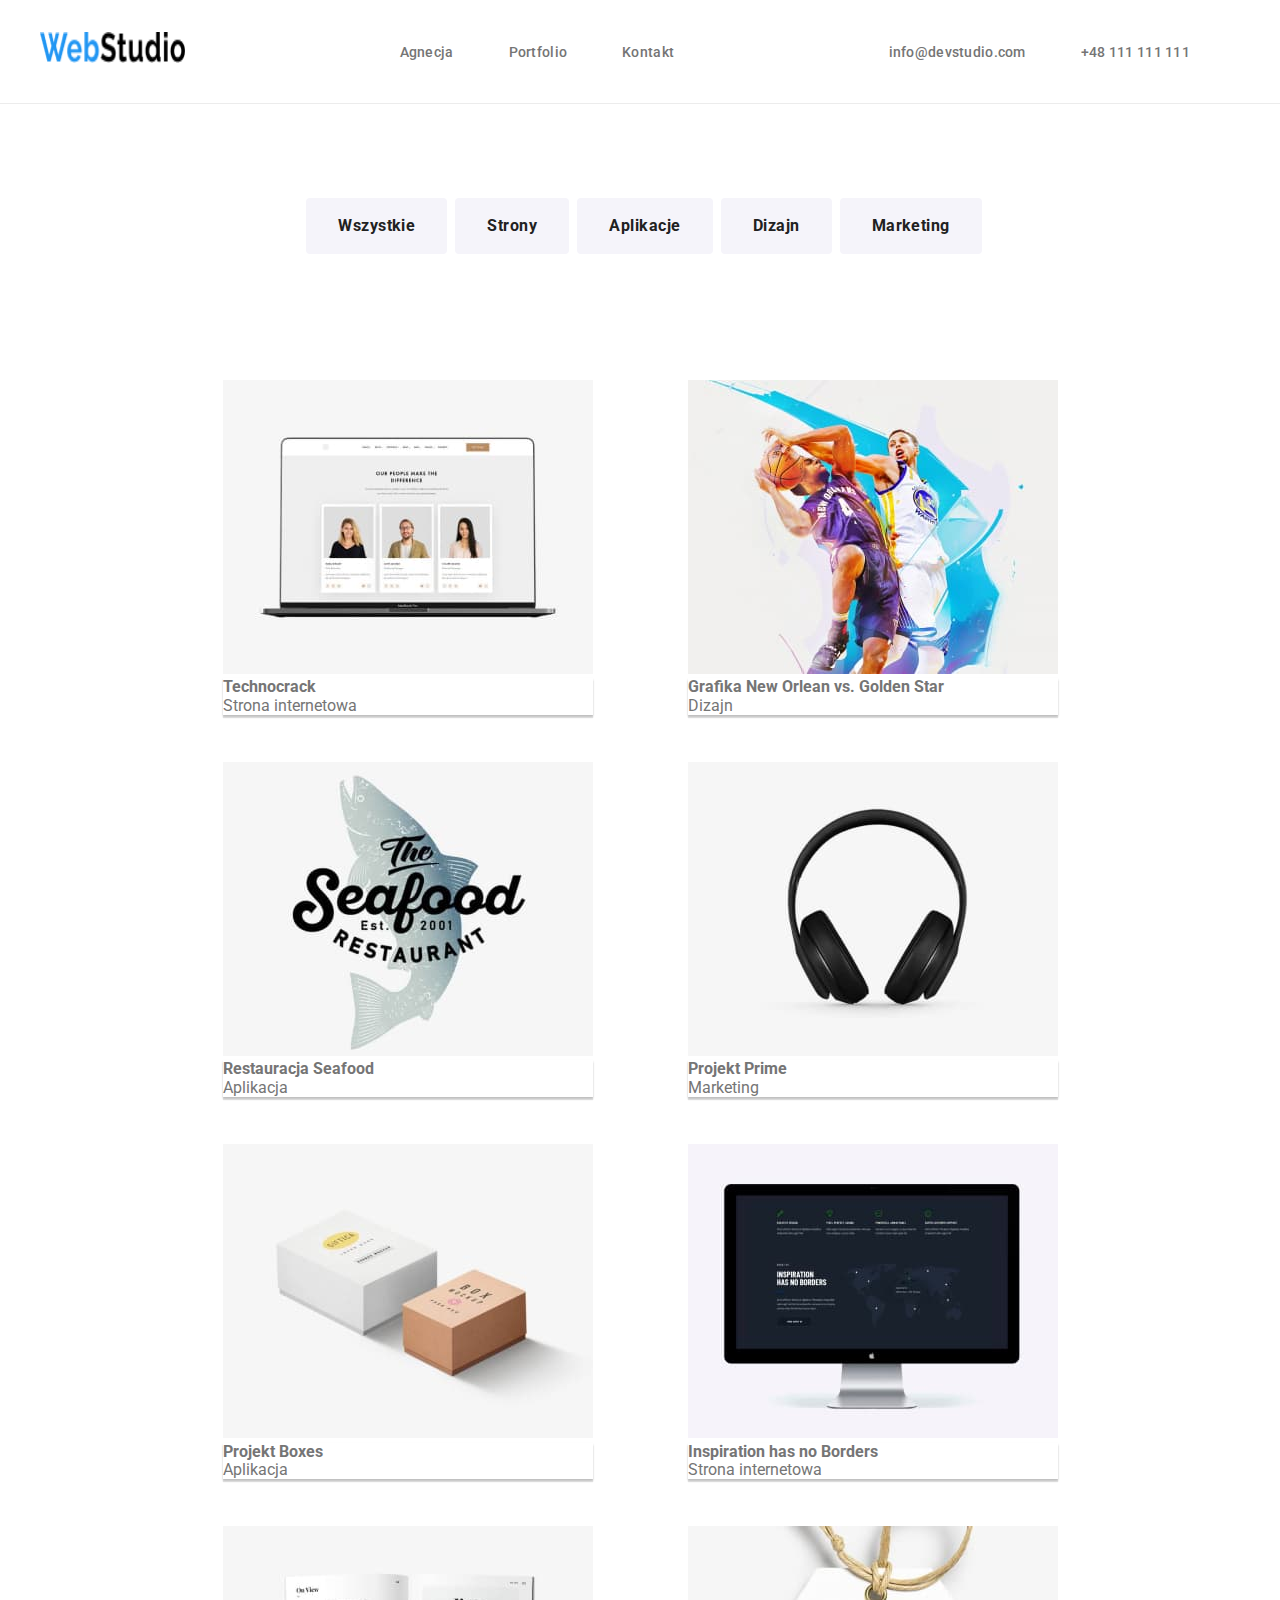
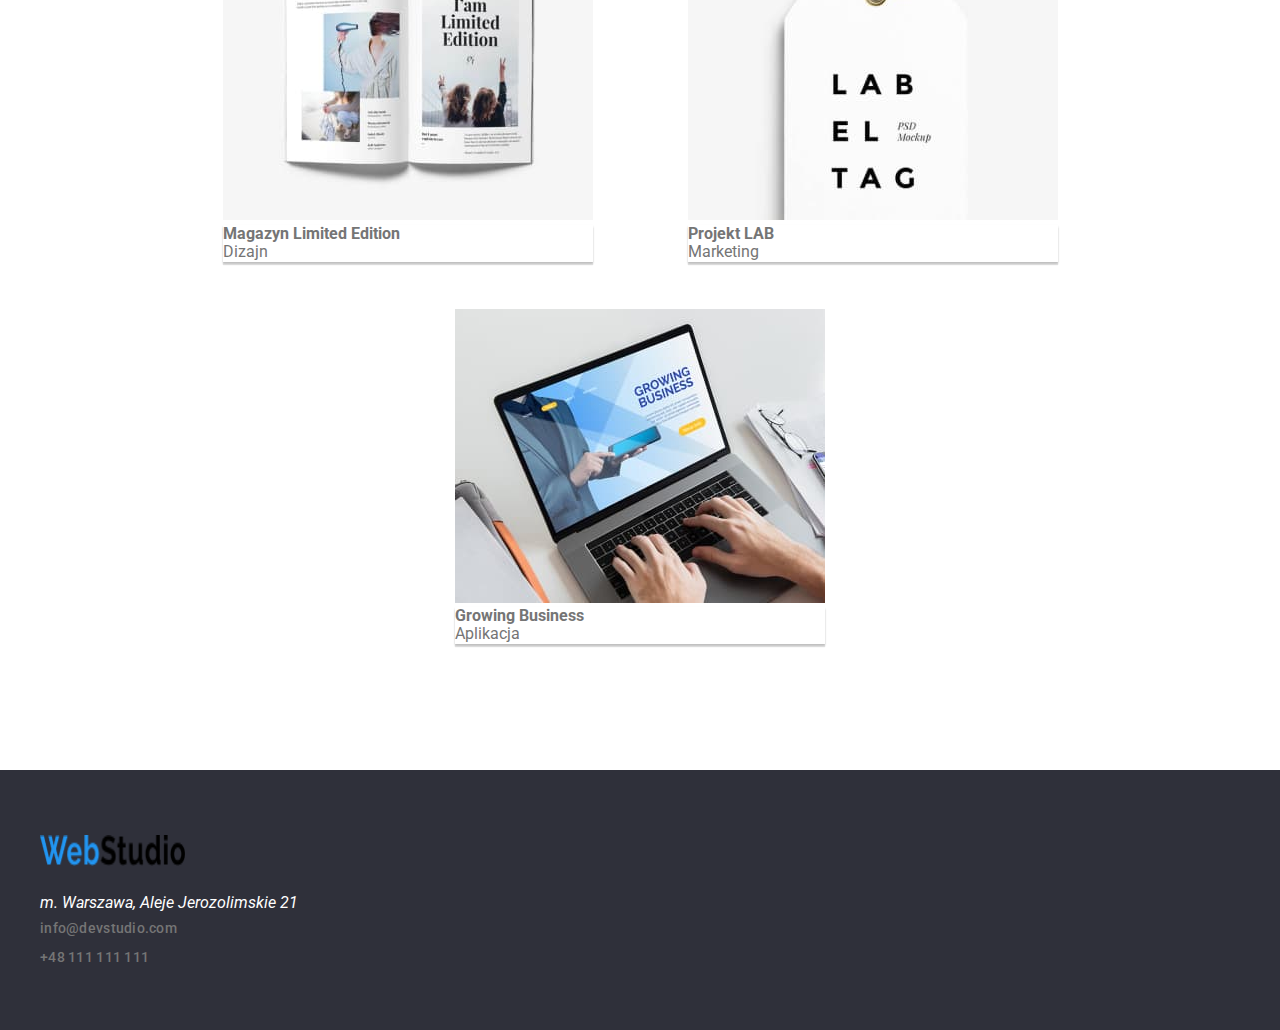
==== portfolio.html @ e2ee9cf4 "cloned hw03" ====
<!DOCTYPE html>
<html lang="pl">
  <head>
    <meta charset="UTF-8" />
    <meta http-equiv="X-UA-Compatible" content="IE=edge" />
    <meta name="viewport" content="width=device-width, initial-scale=1.0" />
    <meta name="description" content="homework 2" />
    <!-- <link href="https://fonts.googleapis.com/css2?family=Roboto&display=swap" rel="stylesheet"> -->
    <link
      rel="stylesheet"
      href="https://cdnjs.cloudflare.com/ajax/libs/modern-normalize/1.0.0/modern-normalize.min.css"
    />
    <link
      rel="stylesheet"
      href="https://fonts.googleapis.com/css2?family=Roboto&display=swap"
    />
    <title>Portfolio</title>
    <link rel="stylesheet" type="text/css" href="css/styles.css" />
  </head>

  <body class="whattodo">
    <header class="border">
      <div class="menu">
        <a class="link" href="index.html">
          <img
            src="images/webstudiologo.png"
            alt="companylogo"
            width="145"
            height="31"
          />
        </a>
        <nav>
          <a class="link" href="#agencja">Agnecja</a>

          <a class="link" href="portfolio.html">Portfolio</a>

          <a class="link" href="#kontakt">Kontakt</a>
        </nav>
        <div class="contact">
          <a class="link" href="mailto:info@devstudio.com"
            >info@devstudio.com</a
          >
          <a class="link" href="tel:+48111111111">+48 111 111 111</a>
        </div>
      </div>
    </header>
    <main class="main">
      <div class="header-portfolio">
        <button type="button" class="buttons">
          <strong>Wszystkie</strong>
        </button>
        <button type="button" class="buttons"><strong>Strony</strong></button>
        <button type="button" class="buttons">
          <strong>Aplikacje</strong>
        </button>
        <button type="button" class="buttons"><strong>Dizajn</strong></button>
        <button type="button" class="buttons">
          <strong>Marketing</strong>
        </button>
      </div>
  <div class="section-portfolio">
        <ul class="container-portfolio">
          <li class="box-portfolio">
            <figure>
              <!-- Dowolna treść graficzna: zdjęcie, wykres, diagram itp. -->
              <img
                src="images/technocrack_website.jpg"
                alt="technocrack_website"
                width="370"
                height="294"
              />
              <figcaption class="description-portfolio">
                <strong>Technocrack</strong>
                Strona internetowa
              </figcaption>
            </figure>
          </li>
          <li class="box-portfolio">
            <figure>
              <!-- Dowolna treść graficzna: zdjęcie, wykres, diagram itp. -->
              <img
                src="images/neworleanvsgoldenstar_graphic.jpg"
                alt="neworleanvsgoldenstar_graphic"
                width="370"
                height="294"
              />
              <figcaption class="description-portfolio">
                <strong>Grafika New Orlean vs. Golden Star </strong>
                Dizajn
              </figcaption>
            </figure>
          </li>
          <li class="box-portfolio">
            <figure>
              <!-- Dowolna treść graficzna: zdjęcie, wykres, diagram itp. -->
              <img
                src="images/seafood_logo.jpg"
                alt="seafood_logo"
                width="370"
                height="294"
              />
              <figcaption class="description-portfolio">
                <strong>Restauracja Seafood </strong>
                Aplikacja
              </figcaption>
            </figure>
          </li>
          <li class="box-portfolio">
            <figure>
              <!-- Dowolna treść graficzna: zdjęcie, wykres, diagram itp. -->
              <img
                src="images/headphones.jpg"
                alt="headphones"
                width="370"
                height="294"
              />
              <figcaption class="description-portfolio">
                <strong>Projekt Prime</strong>
                Marketing
              </figcaption>
            </figure>
          </li>
          <li class="box-portfolio">
            <figure>
              <!-- Dowolna treść graficzna: zdjęcie, wykres, diagram itp. -->
              <img
                src="images/boxes.jpg"
                alt="project boxes"
                width="370"
                height="294"
              />
              <figcaption class="description-portfolio">
                <strong>Projekt Boxes</strong>
                Aplikacja
              </figcaption>
            </figure>
          </li>
          <li class="box-portfolio">
            <figure>
              <!-- Dowolna treść graficzna: zdjęcie, wykres, diagram itp. -->
              <img
                src="images/IHNB_website.jpg"
                alt="IHNB_website"
                width="370"
                height="294"
              />
              <figcaption class="description-portfolio">
                <strong>Inspiration has no Borders</strong>
                Strona internetowa
              </figcaption>
            </figure>
          </li>
          <li class="box-portfolio">
            <figure>
              <!-- Dowolna treść graficzna: zdjęcie, wykres, diagram itp. -->
              <img
                src="images/magazine.jpg"
                alt="magazine_limited"
                width="370"
                height="294"
              />
              <figcaption class="description-portfolio">
                <strong>Magazyn Limited Edition</strong>
                Dizajn
              </figcaption>
            </figure>
          </li>
          <li class="box-portfolio">
            <figure>
              <!-- Dowolna treść graficzna: zdjęcie, wykres, diagram itp. -->
              <img
                src="images/LAB_project.jpg"
                alt="LAB_project"
                width="370"
                height="294"
              />
              <figcaption class="description-portfolio">
                <strong>Projekt LAB</strong>
                Marketing
              </figcaption>
            </figure>
          </li>
          <li class="box-portfolio">
            <figure>
              <!-- Dowolna treść graficzna: zdjęcie, wykres, diagram itp. -->
              <img
                src="images/growingbusiness.jpg"
                alt="growingbusiness_website"
                width="370"
                height="294"
              />
              <figcaption class="description-portfolio">
                <strong>Growing Business</strong>
                Aplikacja
              </figcaption>
            </figure>
          </li>
        </ul>
  
    </main>

    <footer class="footer-portfolio">
      <div class="address">
        <a class="links" href="index.html">
          <img
            src="images/webstudiologo.png"
            alt="companylogo"
            width="145"
            height="31"
          />
        </a>

     

        <address class="number">
          <i>m. Warszawa, Aleje Jerozolimskie 21</i>
          <a class="links" href="mailto:info@devstudio.com"
            >info@devstudio.com</a
          >

          <a class="links" href="tel:+48111111111">+48 111 111 111</a>
        </address>
      </div>
    </footer>
  </body>
</html>
---- css/styles.css ----
:root {
  --button-color: #2196f3;
  --box: 0px 3px 1px rgba(0, 0, 0, 0.1), 0px 1px 2px rgba(0, 0, 0, 0.08),
    0px 2px 2px rgba(0, 0, 0, 0.12);
  --border: 4px;
  --width: 1200px;
}
* {
  box-sizing: border-box;
}
.whattodo {
  font-family: "Roboto";
  /* text-align: center; */
  color: #212121;
}
.menu {
  width: 1200px;
  font-style: normal;
  font-weight: 700;
  font-size: 18px;
  line-height: 200%;
  /* identical to box height, or 200% */
  letter-spacing: 0.06em;
  display: flex;
  justify-content: space-between;
  align-items: center;
}

.header {
  background-color: #2f303a;
  width: 1200px;
  color: #ffffff;
  display: flex;
  flex-direction: column;
  justify-content: center;
  align-items: center;
  padding-top: 200px;
  padding-bottom: 200px;
}

.link {
  color: #757575;
  text-decoration: none;
  font-style: normal;
  font-weight: 500;
  font-size: 14px;
  line-height: 171%;
  letter-spacing: 0.02em;
  padding-right: 50px;
}
.link:hover {
  color: #2196f3;

  background-color: #ffffff;
}

.contact {
}

.buttons {
  transition-duration: 0, 4s;
  font-style: normal;
  font-weight: 500;
  font-size: 16px;
  line-height: 162%;
  /* identical to box height, or 162% */
  text-align: center;
  letter-spacing: 0.03em;
  cursor: pointer;
  color: #212121;
  border-radius: 4px;
  background-color: #f5f4fa;
  border: none;
  margin-left: 8px;
  padding: 15px 32px;
  text-align: center;
  text-decoration: none;
  display: inline-block;
}
.buttons:hover {
  color: #ffffff;
  background-color: var(--button-color);
  box-shadow: var(--box);
  border-radius: var(--border);
  /* background: #2196f3; */
}

.button {
  font-style: normal;
  font-weight: 500;
  font-size: 16px;
  line-height: 162%;
  /* identical to box height, or 162% */
  text-align: center;
  letter-spacing: 0.03em;
  cursor: pointer;
  color: #ffffff;
  border-radius: 4px;

  border: none;
  background-color: var(--button-color);
  padding: 15px 32px;
  text-align: center;
  text-decoration: none;
  display: inline-block;
}

/* .button:hover {
  color: #ffffff;
  background-color: var(--button-color);
  box-shadow: var(--box);

  box-shadow: var(--box);
  border-radius: var(--border);
   background: #2196f3;
}    */
/* .footerlinks{
    position: absolute;
} */

.main {
  color: #ffffff;
  display: flex;
  flex-direction: column;
  justify-content: center;
  align-items: center;
  border-top: 1px solid #ececec;
  /* padding-top: 200px;
  padding-bottom: 280px; */

  /* display: flex;
  justify-content: center; */
}

.footer {
  background-color: #2f303a;
  color: #ffffff;
  min-height: 252px;
  display: flex;
  align-items: center;
  justify-content: center;
}
.footer > .content {
  flex-grow: 1;
}
.footer-portfolio {
  background-color: #2f303a;
  color: #ffffff;
  min-height: 252px;
  display: flex;
  align-items: center;
  justify-content: center;
}
.footer-portfolio > .content {
  flex-grow: 1;
}

.address {
  display: flex;
  flex-direction: column;
  padding-top: 60px;
  padding-bottom: 60px;
  width: var(--width);
}
.number {
  display: flex;
  flex-direction: column;
  padding-top: 20px;
}
.container-lorem {
  width: 1200px;
  display: flex;
  justify-content: center;
  padding-top: 94px;
  padding-bottom: 94px;
}
.border {
  display: flex;

  align-items: center;
  color: #ffffff;
  display: flex;
  align-items: center;
  justify-content: center;
  padding-left: 25px;
  padding-top: 32px;
  padding-bottom: 32px;
  padding-right: 25px;
  /* border: 1px solid red; */
}
.paragraf2 {
  width: 696px;
  margin: 10 15px 15px;
  font-family: "Roboto";
  font-style: normal;
  font-weight: 900;
  font-size: 44px;
  line-height: 60px;
  text-transform: uppercase;
  letter-spacing: 0.03em;
  color: #ffffff;
  text-align: center;
  letter-spacing: 0.06em;
  display: inline-block;
}
/* .description {
  font-style: normal;
  font-weight: 400;
  font-size: 16px;
  line-height: 188%;
 
  letter-spacing: 0.03em;

  color: #757575;
} */

.container {
  max-width: 1200px;
  display: flex;
  flex-wrap: wrap;
  gap: 0px;
  padding: 0px;
  list-style: none;
  justify-content: center;
}
.container-graph {
  padding-top: 94px;
  padding-bottom: 94px;
}

.box {
  flex-basis: calc((100% - 60px) / 3);
}

.box-lorem {
  max-width: 25%;
  margin: 10px;
  display: flex;
  flex-wrap: wrap;
  justify-content: space-between;
  padding-right: 20px;
}
.box-graph {
  max-width: 1200px;
  display: flex;
  flex-wrap: wrap;
  gap: 30px;
  padding: 0px;
  margin: 0px;

  list-style: none;
  justify-content: center;
}

.box-team {
  /* flex-basis: calc((100% - 45px) / 4); */
  max-width: 25%;
}
.description {
  display: flex;
  flex-direction: column;
  align-items: flex-start;
  color: #757575;
  background-color: #ffffff;
  box-shadow: var(--box);
  max-width: 270px;
}
.paragraf {
  color: #212121;
  text-align: left;
  width: 270px;
}

.paragraf1 {
  width: 1200px;
  font-family: "Roboto";
  font-style: normal;
  font-weight: 900;
  font-size: 44px;
  line-height: 60px;
  text-transform: uppercase;
  letter-spacing: 0.03em;
  color: #212121;
  text-decoration: solid;
  text-align: center;
  display: inline-block;
}

.lorem {
  width: 350px;
  /* margin: 10 15px 15px; */
  font-family: "Roboto";
  font-style: normal;
  font-weight: 400;
  font-size: 14px;
  color: #757575;
  text-align: justify;
  letter-spacing: 0.03em;
  display: inline-block;
  width: 100%;
}
.section {
  color: #ffffff;
  width: 1200px;
  /* padding-top: 200px;
  padding-bottom: 280px; */
  background-color: #f5f4fa;
}
.section2 {
  padding-top: 94px;
  padding-bottom: 94px;
  background-color: #f5f4fa;
}

.links {
  color: #757575;
  text-decoration: none;
  font-style: normal;
  font-weight: 500;
  font-size: 14px;
  line-height: 171%;
  letter-spacing: 0.02em;
  background-color: transparent;
  padding-top: 5px;
}
.links:hover {
  color: #2196f3;

  background-color: transparent;
}
.header-portfolio {
  display: flex;
  padding-top: 94px;
}

.section-portfolio {
  padding-top: 94px;
  padding-bottom: 94px;
}

.container-portfolio {
  max-width: 1200px;
  display: flex;
  flex-wrap: wrap;
  gap: 15px;
  padding: 0px;
  list-style: none;
  justify-content: center;
}
.box-portfolio {
  flex-basis: calc((100% - 60px) / 3);
}

.description-portfolio {
  display: flex;
  flex-direction: column;
  align-items: flex-start;
  color: #757575;
  background-color: #ffffff;
  box-shadow: var(--box);
  max-width: 370px;
}
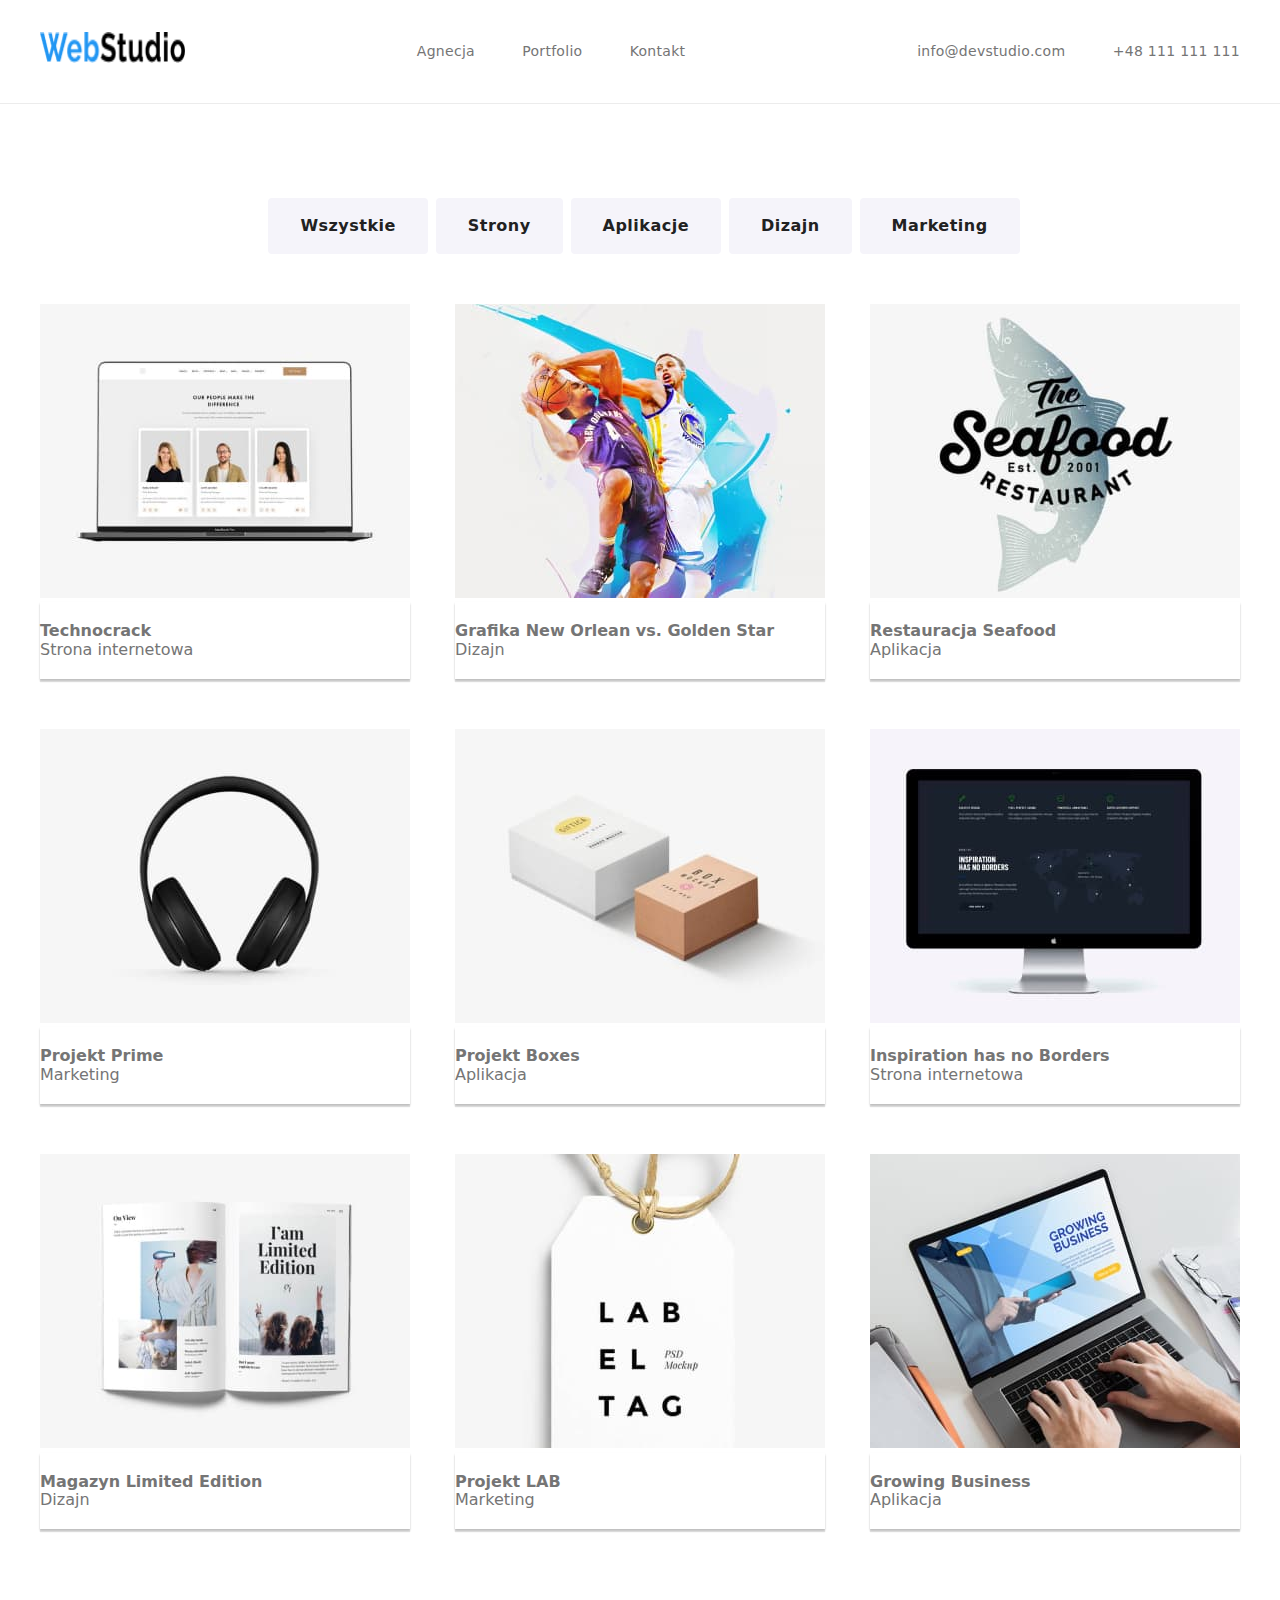
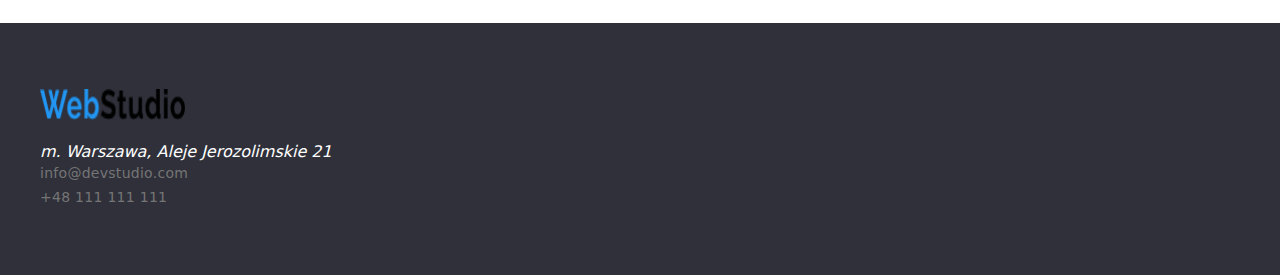
==== commit b60d3566: "hw 03 update" ====
--- a/portfolio.html
+++ b/portfolio.html
@@ -18,7 +18,7 @@
     <link rel="stylesheet" type="text/css" href="css/styles.css" />
   </head>
 
-  <body class="whattodo">
+  <body>
     <header class="border">
       <div class="menu">
         <a class="link" href="index.html">
@@ -30,21 +30,21 @@
           />
         </a>
         <nav>
-          <a class="link" href="#agencja">Agnecja</a>
-
-          <a class="link" href="portfolio.html">Portfolio</a>
-
-          <a class="link" href="#kontakt">Kontakt</a>
+          <a class="link1" href="#agencja">Agnecja</a>
+
+          <a class="link1" href="portfolio.html">Portfolio</a>
+
+          <a class="link1" href="#kontakt">Kontakt</a>
         </nav>
         <div class="contact">
-          <a class="link" href="mailto:info@devstudio.com"
+          <a class="link1" href="mailto:info@devstudio.com"
             >info@devstudio.com</a
           >
-          <a class="link" href="tel:+48111111111">+48 111 111 111</a>
+          <a class="link1" href="tel:+48111111111">+48 111 111 111</a>
         </div>
       </div>
     </header>
-    <main class="main">
+    <main class="main-portfolio">
       <div class="header-portfolio">
         <button type="button" class="buttons">
           <strong>Wszystkie</strong>
@@ -58,148 +58,148 @@
           <strong>Marketing</strong>
         </button>
       </div>
-  <div class="section-portfolio">
-        <ul class="container-portfolio">
-          <li class="box-portfolio">
-            <figure>
-              <!-- Dowolna treść graficzna: zdjęcie, wykres, diagram itp. -->
-              <img
-                src="images/technocrack_website.jpg"
-                alt="technocrack_website"
-                width="370"
-                height="294"
-              />
-              <figcaption class="description-portfolio">
-                <strong>Technocrack</strong>
-                Strona internetowa
-              </figcaption>
-            </figure>
-          </li>
-          <li class="box-portfolio">
-            <figure>
-              <!-- Dowolna treść graficzna: zdjęcie, wykres, diagram itp. -->
-              <img
-                src="images/neworleanvsgoldenstar_graphic.jpg"
-                alt="neworleanvsgoldenstar_graphic"
-                width="370"
-                height="294"
-              />
-              <figcaption class="description-portfolio">
-                <strong>Grafika New Orlean vs. Golden Star </strong>
-                Dizajn
-              </figcaption>
-            </figure>
-          </li>
-          <li class="box-portfolio">
-            <figure>
-              <!-- Dowolna treść graficzna: zdjęcie, wykres, diagram itp. -->
-              <img
-                src="images/seafood_logo.jpg"
-                alt="seafood_logo"
-                width="370"
-                height="294"
-              />
-              <figcaption class="description-portfolio">
-                <strong>Restauracja Seafood </strong>
-                Aplikacja
-              </figcaption>
-            </figure>
-          </li>
-          <li class="box-portfolio">
-            <figure>
-              <!-- Dowolna treść graficzna: zdjęcie, wykres, diagram itp. -->
-              <img
-                src="images/headphones.jpg"
-                alt="headphones"
-                width="370"
-                height="294"
-              />
-              <figcaption class="description-portfolio">
-                <strong>Projekt Prime</strong>
-                Marketing
-              </figcaption>
-            </figure>
-          </li>
-          <li class="box-portfolio">
-            <figure>
-              <!-- Dowolna treść graficzna: zdjęcie, wykres, diagram itp. -->
-              <img
-                src="images/boxes.jpg"
-                alt="project boxes"
-                width="370"
-                height="294"
-              />
-              <figcaption class="description-portfolio">
-                <strong>Projekt Boxes</strong>
-                Aplikacja
-              </figcaption>
-            </figure>
-          </li>
-          <li class="box-portfolio">
-            <figure>
-              <!-- Dowolna treść graficzna: zdjęcie, wykres, diagram itp. -->
-              <img
-                src="images/IHNB_website.jpg"
-                alt="IHNB_website"
-                width="370"
-                height="294"
-              />
-              <figcaption class="description-portfolio">
-                <strong>Inspiration has no Borders</strong>
-                Strona internetowa
-              </figcaption>
-            </figure>
-          </li>
-          <li class="box-portfolio">
-            <figure>
-              <!-- Dowolna treść graficzna: zdjęcie, wykres, diagram itp. -->
-              <img
-                src="images/magazine.jpg"
-                alt="magazine_limited"
-                width="370"
-                height="294"
-              />
-              <figcaption class="description-portfolio">
-                <strong>Magazyn Limited Edition</strong>
-                Dizajn
-              </figcaption>
-            </figure>
-          </li>
-          <li class="box-portfolio">
-            <figure>
-              <!-- Dowolna treść graficzna: zdjęcie, wykres, diagram itp. -->
-              <img
-                src="images/LAB_project.jpg"
-                alt="LAB_project"
-                width="370"
-                height="294"
-              />
-              <figcaption class="description-portfolio">
-                <strong>Projekt LAB</strong>
-                Marketing
-              </figcaption>
-            </figure>
-          </li>
-          <li class="box-portfolio">
-            <figure>
-              <!-- Dowolna treść graficzna: zdjęcie, wykres, diagram itp. -->
-              <img
-                src="images/growingbusiness.jpg"
-                alt="growingbusiness_website"
-                width="370"
-                height="294"
-              />
-              <figcaption class="description-portfolio">
-                <strong>Growing Business</strong>
-                Aplikacja
-              </figcaption>
-            </figure>
-          </li>
-        </ul>
-  
     </main>
-
-    <footer class="footer-portfolio">
+    <section class="section-portfolio">
+      <div class="container-portfolio">
+        <div class="box-portfolio">
+          <figure class="figure-portfolio">
+            <!-- Dowolna treść graficzna: zdjęcie, wykres, diagram itp. -->
+            <img
+              src="images/technocrack_website.jpg"
+              alt="technocrack_website"
+              width="370"
+              height="294"
+            />
+            <figcaption class="description-portfolio">
+              <strong>Technocrack</strong>
+              Strona internetowa
+            </figcaption>
+          </figure>
+        </div>
+        <div class="box-portfolio">
+          <figure class="figure-portfolio">
+            <!-- Dowolna treść graficzna: zdjęcie, wykres, diagram itp. -->
+            <img
+              src="images/neworleanvsgoldenstar_graphic.jpg"
+              alt="neworleanvsgoldenstar_graphic"
+              width="370"
+              height="294"
+            />
+            <figcaption class="description-portfolio">
+              <strong>Grafika New Orlean vs. Golden Star </strong>
+              Dizajn
+            </figcaption>
+          </figure>
+        </div>
+        <div class="box-portfolio">
+          <figure class="figure-portfolio">
+            <!-- Dowolna treść graficzna: zdjęcie, wykres, diagram itp. -->
+            <img
+              src="images/seafood_logo.jpg"
+              alt="seafood_logo"
+              width="370"
+              height="294"
+            />
+            <figcaption class="description-portfolio">
+              <strong>Restauracja Seafood </strong>
+              Aplikacja
+            </figcaption>
+          </figure>
+        </div>
+        <div class="box-portfolio">
+          <figure class="figure-portfolio">
+            <!-- Dowolna treść graficzna: zdjęcie, wykres, diagram itp. -->
+            <img
+              src="images/headphones.jpg"
+              alt="headphones"
+              width="370"
+              height="294"
+            />
+            <figcaption class="description-portfolio">
+              <strong>Projekt Prime</strong>
+              Marketing
+            </figcaption>
+          </figure>
+        </div>
+        <div class="box-portfolio">
+          <figure class="figure-portfolio">
+            <!-- Dowolna treść graficzna: zdjęcie, wykres, diagram itp. -->
+            <img
+              src="images/boxes.jpg"
+              alt="project boxes"
+              width="370"
+              height="294"
+            />
+            <figcaption class="description-portfolio">
+              <strong>Projekt Boxes</strong>
+              Aplikacja
+            </figcaption>
+          </figure>
+        </div>
+        <div class="box-portfolio">
+          <figure class="figure-portfolio">
+            <!-- Dowolna treść graficzna: zdjęcie, wykres, diagram itp. -->
+            <img
+              src="images/IHNB_website.jpg"
+              alt="IHNB_website"
+              width="370"
+              height="294"
+            />
+            <figcaption class="description-portfolio">
+              <strong>Inspiration has no Borders</strong>
+              Strona internetowa
+            </figcaption>
+          </figure>
+        </div>
+        <div class="box-portfolio">
+          <figure class="figure-portfolio">
+            <!-- Dowolna treść graficzna: zdjęcie, wykres, diagram itp. -->
+            <img
+              src="images/magazine.jpg"
+              alt="magazine_limited"
+              width="370"
+              height="294"
+            />
+            <figcaption class="description-portfolio">
+              <strong>Magazyn Limited Edition</strong>
+              Dizajn
+            </figcaption>
+          </figure>
+        </div>
+        <div class="box-portfolio">
+          <figure class="figure-portfolio">
+            <!-- Dowolna treść graficzna: zdjęcie, wykres, diagram itp. -->
+            <img
+              src="images/LAB_project.jpg"
+              alt="LAB_project"
+              width="370"
+              height="294"
+            />
+            <figcaption class="description-portfolio">
+              <strong>Projekt LAB</strong>
+              Marketing
+            </figcaption>
+          </figure>
+        </div>
+        <div class="box-portfolio">
+          <figure class="figure-portfolio">
+            <!-- Dowolna treść graficzna: zdjęcie, wykres, diagram itp. -->
+            <img
+              src="images/growingbusiness.jpg"
+              alt="growingbusiness_website"
+              width="370"
+              height="294"
+            />
+            <figcaption class="description-portfolio">
+              <strong>Growing Business</strong>
+              Aplikacja
+            </figcaption>
+          </figure>
+        </div>
+      </div>
+    </section>
+
+    <footer class="footer">
       <div class="address">
         <a class="links" href="index.html">
           <img
@@ -210,10 +210,9 @@
           />
         </a>
 
-     
-
         <address class="number">
           <i>m. Warszawa, Aleje Jerozolimskie 21</i>
+
           <a class="links" href="mailto:info@devstudio.com"
             >info@devstudio.com</a
           >
--- a/css/styles.css
+++ b/css/styles.css
@@ -8,10 +8,19 @@
 * {
   box-sizing: border-box;
 }
-.whattodo {
-  font-family: "Roboto";
-  /* text-align: center; */
-  color: #212121;
+.border {
+  display: flex;
+
+  align-items: center;
+  color: #ffffff;
+  display: flex;
+  align-items: center;
+  justify-content: center;
+  padding-left: 25px;
+  padding-top: 32px;
+  padding-bottom: 32px;
+  padding-right: 25px;
+  /* border: 1px solid red; */
 }
 .menu {
   width: 1200px;
@@ -23,11 +32,11 @@
   letter-spacing: 0.06em;
   display: flex;
   justify-content: space-between;
-  align-items: center;
+  padding: 0px;
+  margin: 0px;
 }
 
 .header {
-  background-color: #2f303a;
   width: 1200px;
   color: #ffffff;
   display: flex;
@@ -36,6 +45,9 @@
   align-items: center;
   padding-top: 200px;
   padding-bottom: 200px;
+  margin: 0;
+  padding-right: 0;
+  padding-left: 0;
 }
 
 .link {
@@ -46,7 +58,8 @@
   font-size: 14px;
   line-height: 171%;
   letter-spacing: 0.02em;
-  padding-right: 50px;
+  padding-right: 0px;
+  padding-left: 0px;
 }
 .link:hover {
   color: #2196f3;
@@ -54,7 +67,24 @@
   background-color: #ffffff;
 }
 
+.link1 {
+  color: #757575;
+  text-decoration: none;
+  font-style: normal;
+  font-weight: 500;
+  font-size: 14px;
+  line-height: 171%;
+  letter-spacing: 0.02em;
+  padding-right: 0px;
+  padding-left: 40px;
+}
+.link1:hover {
+  color: #2196f3;
+
+  background-color: #ffffff;
+}
 .contact {
+  /* background-color: #2196f3; */
 }
 
 .buttons {
@@ -127,11 +157,24 @@
   border-top: 1px solid #ececec;
   /* padding-top: 200px;
   padding-bottom: 280px; */
-
+  background-color: #2f303a;
   /* display: flex;
   justify-content: center; */
 }
 
+.main-portfolio {
+  color: #ffffff;
+  display: flex;
+  flex-direction: column;
+  justify-content: center;
+  align-items: center;
+  border-top: 1px solid #ececec;
+  padding-top: 94px;
+  padding-bottom: 50px;
+  /* background-color: #757575; */
+  /* display: flex;
+  justify-content: center; */
+}
 .footer {
   background-color: #2f303a;
   color: #ffffff;
@@ -161,33 +204,16 @@
   padding-top: 60px;
   padding-bottom: 60px;
   width: var(--width);
+  /* background-color: #f5f4fa; */
 }
 .number {
   display: flex;
   flex-direction: column;
-  padding-top: 20px;
-}
-.container-lorem {
-  width: 1200px;
-  display: flex;
-  justify-content: center;
-  padding-top: 94px;
-  padding-bottom: 94px;
-}
-.border {
-  display: flex;
-
-  align-items: center;
-  color: #ffffff;
-  display: flex;
-  align-items: center;
-  justify-content: center;
-  padding-left: 25px;
-  padding-top: 32px;
-  padding-bottom: 32px;
-  padding-right: 25px;
-  /* border: 1px solid red; */
-}
+  padding-top: 15px;
+  padding-bottom: 0px;
+  /* background-color: #72f321; */
+}
+
 .paragraf2 {
   width: 696px;
   margin: 10 15px 15px;
@@ -224,32 +250,45 @@
   justify-content: center;
 }
 .container-graph {
-  padding-top: 94px;
-  padding-bottom: 94px;
+  max-width: 1200px;
+  box-sizing: content-box;
+  display: flex;
+  flex-wrap: wrap;
+  justify-content: space-between;
+  gap: 0;
+
+  margin: 0px;
+  padding-top: 50px;
 }
 
 .box {
-  flex-basis: calc((100% - 60px) / 3);
-}
-
+  padding-bottom: 30px;
+  padding-top: 15px;
+  margin: 0px;
+}
+.container-lorem {
+  max-width: 1200px;
+  display: flex;
+  flex-wrap: wrap;
+  justify-content: space-between;
+  gap: 0;
+  padding: 0;
+  margin: 0;
+  /* background-color: #2196f3; */
+}
 .box-lorem {
-  max-width: 25%;
-  margin: 10px;
-  display: flex;
-  flex-wrap: wrap;
-  justify-content: space-between;
-  padding-right: 20px;
+  max-width: 24%;
+  display: flex;
+  flex-wrap: wrap;
+  padding-right: 0px;
+  margin: 0px;
+  padding: 0;
 }
 .box-graph {
-  max-width: 1200px;
-  display: flex;
-  flex-wrap: wrap;
-  gap: 30px;
-  padding: 0px;
-  margin: 0px;
-
-  list-style: none;
-  justify-content: center;
+  display: block;
+  padding-right: 30px;
+
+  background-color: aqua;
 }
 
 .box-team {
@@ -260,15 +299,22 @@
   display: flex;
   flex-direction: column;
   align-items: flex-start;
-  color: #757575;
+  color: #000000;
   background-color: #ffffff;
   box-shadow: var(--box);
   max-width: 270px;
 }
 .paragraf {
+  font-family: "Roboto";
+  font-style: normal;
+  font-weight: 700;
+  font-size: 14px;
+  line-height: 16px;
+  letter-spacing: 0.03em;
+  text-transform: uppercase;
   color: #212121;
-  text-align: left;
-  width: 270px;
+  padding: 0;
+  margin: 0;
 }
 
 .paragraf1 {
@@ -284,32 +330,65 @@
   text-decoration: solid;
   text-align: center;
   display: inline-block;
+
+  margin: 0;
+  padding-bottom: 50px;
 }
 
 .lorem {
-  width: 350px;
   /* margin: 10 15px 15px; */
   font-family: "Roboto";
   font-style: normal;
   font-weight: 400;
   font-size: 14px;
+  line-height: 24px;
+  /* or 171% */
+  letter-spacing: 0.03em;
+  margin: 0px;
+  padding: 0px;
+
   color: #757575;
   text-align: justify;
-  letter-spacing: 0.03em;
-  display: inline-block;
-  width: 100%;
 }
 .section {
   color: #ffffff;
-  width: 1200px;
+  display: flex;
+  justify-content: center;
+  background-color: cadetblue;
   /* padding-top: 200px;
   padding-bottom: 280px; */
-  background-color: #f5f4fa;
-}
-.section2 {
+}
+.section-lorem {
+  color: #ffffff;
+  display: flex;
+  justify-content: center;
+  /* background-color: burlywood; */
+  padding-top: 94px;
+}
+.section-whatwedo {
+  color: #ffffff;
+  display: flex;
+  justify-content: center;
+  /* background-color: darkolivegreen; */
   padding-top: 94px;
   padding-bottom: 94px;
+}
+.section-team {
+  color: #ffffff;
+  display: flex;
+  justify-content: center;
   background-color: #f5f4fa;
+  padding-top: 94px;
+  padding-bottom: 94px;
+}
+.section-portfolio {
+  color: #ffffff;
+  display: flex;
+  justify-content: center;
+  /* background-color: #f5f4fa; */
+  padding-bottom: 44px;
+  margin: 0;
+  gap: 0;
 }
 
 .links {
@@ -321,7 +400,6 @@
   line-height: 171%;
   letter-spacing: 0.02em;
   background-color: transparent;
-  padding-top: 5px;
 }
 .links:hover {
   color: #2196f3;
@@ -330,25 +408,41 @@
 }
 .header-portfolio {
   display: flex;
-  padding-top: 94px;
-}
-
-.section-portfolio {
+  justify-content: center;
+}
+
+/* .section-portfolio {
+  background-color: #757575;
+
+  max-width: 1200px;
   padding-top: 94px;
   padding-bottom: 94px;
-}
+  display: flex;
+  padding-left: 10px;
+  padding-right: 10px;
+} */
 
 .container-portfolio {
   max-width: 1200px;
   display: flex;
   flex-wrap: wrap;
-  gap: 15px;
-  padding: 0px;
-  list-style: none;
-  justify-content: center;
+  justify-content: space-between;
+  gap: 0;
+  padding: 0;
+  /* background-color: aqua; */
+  margin: 0;
+  /* padding-top: 50px; */
+  /* padding-bottom: 94px; */
 }
 .box-portfolio {
-  flex-basis: calc((100% - 60px) / 3);
+  padding-bottom: 50px;
+  margin: 0px;
+
+  /* flex-basis: calc((100% - 60px) / 3); */
+}
+.figure-portfolio {
+  margin: 0;
+  padding: 0%;
 }
 
 .description-portfolio {
@@ -356,7 +450,40 @@
   flex-direction: column;
   align-items: flex-start;
   color: #757575;
-  background-color: #ffffff;
+
   box-shadow: var(--box);
   max-width: 370px;
-}
+  padding-top: 20px;
+  padding-bottom: 20px;
+}
+.container-portfolio2 {
+  max-width: 1200px;
+  display: flex;
+  flex-wrap: wrap;
+  justify-content: space-between;
+  gap: 0;
+  padding: 0;
+  margin: 0;
+  background-color: #f5f4fa;
+}
+.box-portfolio2 {
+  /* padding-bottom: 94px;
+  padding-top: 15px; */
+  margin: 0px;
+
+  /* flex-basis: calc((100% - 60px) / 3); */
+}
+.figure-portfolio2 {
+  margin: 0;
+  padding: 0%;
+}
+
+.description-portfolio2 {
+  display: flex;
+  flex-direction: column;
+  align-items: flex-start;
+  color: black;
+
+  box-shadow: var(--box);
+  max-width: 370px;
+}
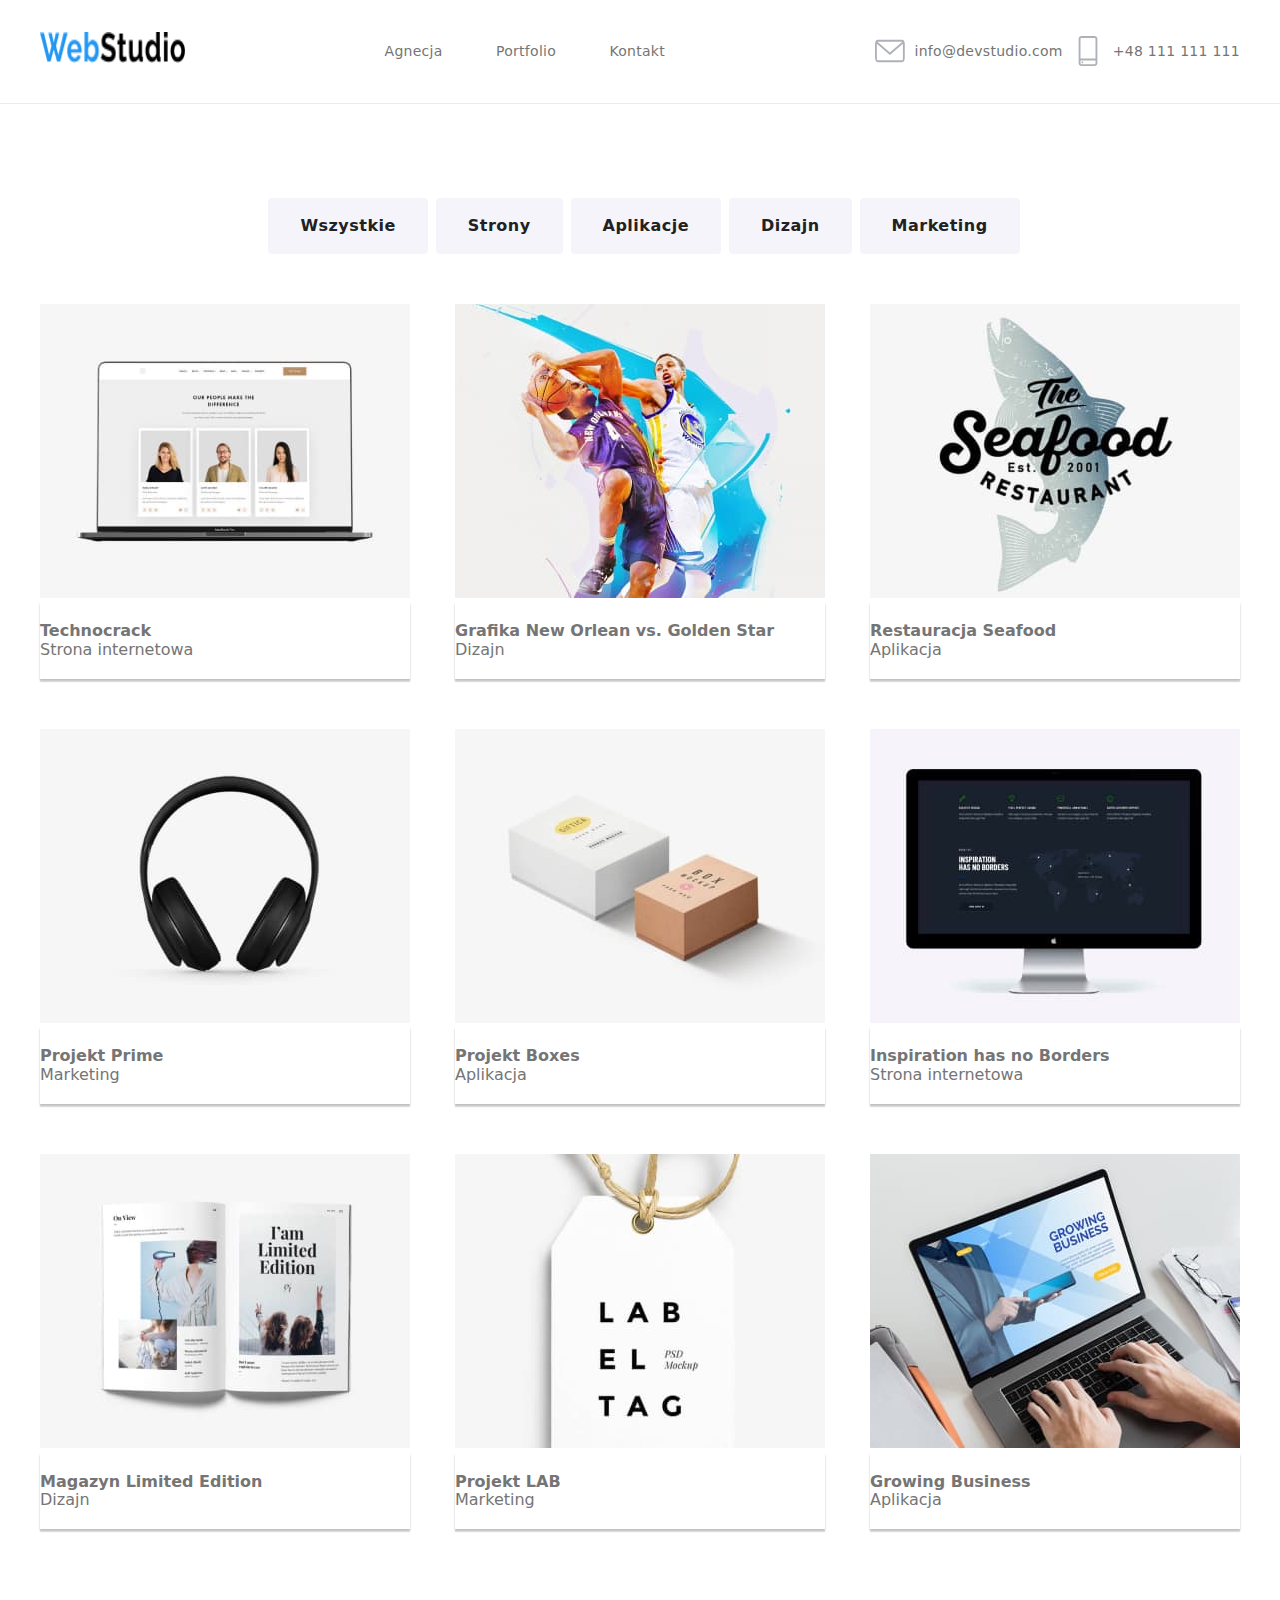
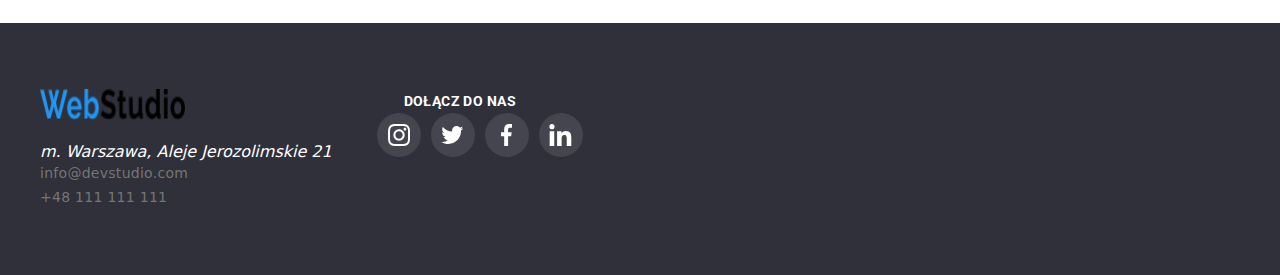
==== commit 53cab839: "final version V1.0" ====
--- a/portfolio.html
+++ b/portfolio.html
@@ -37,10 +37,17 @@
           <a class="link1" href="#kontakt">Kontakt</a>
         </nav>
         <div class="contact">
-          <a class="link1" href="mailto:info@devstudio.com"
+          <svg class="icon-mail" width="30" height="30">
+            <use href="/images/icons.svg#icon-envelope"></use>
+          </svg>
+          <a class="link" href="mailto:info@devstudio.com"
             >info@devstudio.com</a
           >
-          <a class="link1" href="tel:+48111111111">+48 111 111 111</a>
+
+          <svg class="icon-mail" width="30" height="30">
+            <use href="/images/icons.svg#icon-smartphone"></use>
+          </svg>
+          <a class="link" href="tel:+48111111111">+48 111 111 111</a>
         </div>
       </div>
     </header>
@@ -60,165 +67,187 @@
       </div>
     </main>
     <section class="section-portfolio">
-      <div class="container-portfolio">
-        <div class="box-portfolio">
-          <figure class="figure-portfolio">
-            <!-- Dowolna treść graficzna: zdjęcie, wykres, diagram itp. -->
+      <div class="container">
+        <div class="container-portfolio">
+          <div class="box-portfolio">
+            <figure class="figure-portfolio">
+              <!-- Dowolna treść graficzna: zdjęcie, wykres, diagram itp. -->
+              <img
+                src="images/technocrack_website.jpg"
+                alt="technocrack_website"
+                width="370"
+                height="294"
+              />
+              <figcaption class="description-portfolio">
+                <strong>Technocrack</strong>
+                Strona internetowa
+              </figcaption>
+            </figure>
+          </div>
+          <div class="box-portfolio">
+            <figure class="figure-portfolio">
+              <!-- Dowolna treść graficzna: zdjęcie, wykres, diagram itp. -->
+              <img
+                src="images/neworleanvsgoldenstar_graphic.jpg"
+                alt="neworleanvsgoldenstar_graphic"
+                width="370"
+                height="294"
+              />
+              <figcaption class="description-portfolio">
+                <strong>Grafika New Orlean vs. Golden Star </strong>
+                Dizajn
+              </figcaption>
+            </figure>
+          </div>
+          <div class="box-portfolio">
+            <figure class="figure-portfolio">
+              <!-- Dowolna treść graficzna: zdjęcie, wykres, diagram itp. -->
+              <img
+                src="images/seafood_logo.jpg"
+                alt="seafood_logo"
+                width="370"
+                height="294"
+              />
+              <figcaption class="description-portfolio">
+                <strong>Restauracja Seafood </strong>
+                Aplikacja
+              </figcaption>
+            </figure>
+          </div>
+          <div class="box-portfolio">
+            <figure class="figure-portfolio">
+              <!-- Dowolna treść graficzna: zdjęcie, wykres, diagram itp. -->
+              <img
+                src="images/headphones.jpg"
+                alt="headphones"
+                width="370"
+                height="294"
+              />
+              <figcaption class="description-portfolio">
+                <strong>Projekt Prime</strong>
+                Marketing
+              </figcaption>
+            </figure>
+          </div>
+          <div class="box-portfolio">
+            <figure class="figure-portfolio">
+              <!-- Dowolna treść graficzna: zdjęcie, wykres, diagram itp. -->
+              <img
+                src="images/boxes.jpg"
+                alt="project boxes"
+                width="370"
+                height="294"
+              />
+              <figcaption class="description-portfolio">
+                <strong>Projekt Boxes</strong>
+                Aplikacja
+              </figcaption>
+            </figure>
+          </div>
+          <div class="box-portfolio">
+            <figure class="figure-portfolio">
+              <!-- Dowolna treść graficzna: zdjęcie, wykres, diagram itp. -->
+              <img
+                src="images/IHNB_website.jpg"
+                alt="IHNB_website"
+                width="370"
+                height="294"
+              />
+              <figcaption class="description-portfolio">
+                <strong>Inspiration has no Borders</strong>
+                Strona internetowa
+              </figcaption>
+            </figure>
+          </div>
+          <div class="box-portfolio">
+            <figure class="figure-portfolio">
+              <!-- Dowolna treść graficzna: zdjęcie, wykres, diagram itp. -->
+              <img
+                src="images/magazine.jpg"
+                alt="magazine_limited"
+                width="370"
+                height="294"
+              />
+              <figcaption class="description-portfolio">
+                <strong>Magazyn Limited Edition</strong>
+                Dizajn
+              </figcaption>
+            </figure>
+          </div>
+          <div class="box-portfolio">
+            <figure class="figure-portfolio">
+              <!-- Dowolna treść graficzna: zdjęcie, wykres, diagram itp. -->
+              <img
+                src="images/LAB_project.jpg"
+                alt="LAB_project"
+                width="370"
+                height="294"
+              />
+              <figcaption class="description-portfolio">
+                <strong>Projekt LAB</strong>
+                Marketing
+              </figcaption>
+            </figure>
+          </div>
+          <div class="box-portfolio">
+            <figure class="figure-portfolio">
+              <!-- Dowolna treść graficzna: zdjęcie, wykres, diagram itp. -->
+              <img
+                src="images/growingbusiness.jpg"
+                alt="growingbusiness_website"
+                width="370"
+                height="294"
+              />
+              <figcaption class="description-portfolio">
+                <strong>Growing Business</strong>
+                Aplikacja
+              </figcaption>
+            </figure>
+          </div>
+        </div>
+      </div>
+    </section>
+
+    <footer class="footer">
+      <div class="socialmedia">
+        <div class="address">
+          <a class="links" href="index.html">
             <img
-              src="images/technocrack_website.jpg"
-              alt="technocrack_website"
-              width="370"
-              height="294"
+              src="images/webstudiologo.png"
+              alt="companylogo"
+              width="145"
+              height="31"
             />
-            <figcaption class="description-portfolio">
-              <strong>Technocrack</strong>
-              Strona internetowa
-            </figcaption>
-          </figure>
-        </div>
-        <div class="box-portfolio">
-          <figure class="figure-portfolio">
-            <!-- Dowolna treść graficzna: zdjęcie, wykres, diagram itp. -->
-            <img
-              src="images/neworleanvsgoldenstar_graphic.jpg"
-              alt="neworleanvsgoldenstar_graphic"
-              width="370"
-              height="294"
-            />
-            <figcaption class="description-portfolio">
-              <strong>Grafika New Orlean vs. Golden Star </strong>
-              Dizajn
-            </figcaption>
-          </figure>
-        </div>
-        <div class="box-portfolio">
-          <figure class="figure-portfolio">
-            <!-- Dowolna treść graficzna: zdjęcie, wykres, diagram itp. -->
-            <img
-              src="images/seafood_logo.jpg"
-              alt="seafood_logo"
-              width="370"
-              height="294"
-            />
-            <figcaption class="description-portfolio">
-              <strong>Restauracja Seafood </strong>
-              Aplikacja
-            </figcaption>
-          </figure>
-        </div>
-        <div class="box-portfolio">
-          <figure class="figure-portfolio">
-            <!-- Dowolna treść graficzna: zdjęcie, wykres, diagram itp. -->
-            <img
-              src="images/headphones.jpg"
-              alt="headphones"
-              width="370"
-              height="294"
-            />
-            <figcaption class="description-portfolio">
-              <strong>Projekt Prime</strong>
-              Marketing
-            </figcaption>
-          </figure>
-        </div>
-        <div class="box-portfolio">
-          <figure class="figure-portfolio">
-            <!-- Dowolna treść graficzna: zdjęcie, wykres, diagram itp. -->
-            <img
-              src="images/boxes.jpg"
-              alt="project boxes"
-              width="370"
-              height="294"
-            />
-            <figcaption class="description-portfolio">
-              <strong>Projekt Boxes</strong>
-              Aplikacja
-            </figcaption>
-          </figure>
-        </div>
-        <div class="box-portfolio">
-          <figure class="figure-portfolio">
-            <!-- Dowolna treść graficzna: zdjęcie, wykres, diagram itp. -->
-            <img
-              src="images/IHNB_website.jpg"
-              alt="IHNB_website"
-              width="370"
-              height="294"
-            />
-            <figcaption class="description-portfolio">
-              <strong>Inspiration has no Borders</strong>
-              Strona internetowa
-            </figcaption>
-          </figure>
-        </div>
-        <div class="box-portfolio">
-          <figure class="figure-portfolio">
-            <!-- Dowolna treść graficzna: zdjęcie, wykres, diagram itp. -->
-            <img
-              src="images/magazine.jpg"
-              alt="magazine_limited"
-              width="370"
-              height="294"
-            />
-            <figcaption class="description-portfolio">
-              <strong>Magazyn Limited Edition</strong>
-              Dizajn
-            </figcaption>
-          </figure>
-        </div>
-        <div class="box-portfolio">
-          <figure class="figure-portfolio">
-            <!-- Dowolna treść graficzna: zdjęcie, wykres, diagram itp. -->
-            <img
-              src="images/LAB_project.jpg"
-              alt="LAB_project"
-              width="370"
-              height="294"
-            />
-            <figcaption class="description-portfolio">
-              <strong>Projekt LAB</strong>
-              Marketing
-            </figcaption>
-          </figure>
-        </div>
-        <div class="box-portfolio">
-          <figure class="figure-portfolio">
-            <!-- Dowolna treść graficzna: zdjęcie, wykres, diagram itp. -->
-            <img
-              src="images/growingbusiness.jpg"
-              alt="growingbusiness_website"
-              width="370"
-              height="294"
-            />
-            <figcaption class="description-portfolio">
-              <strong>Growing Business</strong>
-              Aplikacja
-            </figcaption>
-          </figure>
-        </div>
-      </div>
-    </section>
-
-    <footer class="footer">
-      <div class="address">
-        <a class="links" href="index.html">
-          <img
-            src="images/webstudiologo.png"
-            alt="companylogo"
-            width="145"
-            height="31"
-          />
-        </a>
-
-        <address class="number">
-          <i>m. Warszawa, Aleje Jerozolimskie 21</i>
-
-          <a class="links" href="mailto:info@devstudio.com"
-            >info@devstudio.com</a
-          >
-
-          <a class="links" href="tel:+48111111111">+48 111 111 111</a>
-        </address>
+          </a>
+
+          <address class="number">
+            <i>m. Warszawa, Aleje Jerozolimskie 21</i>
+
+            <a class="links" href="mailto:info@devstudio.com"
+              >info@devstudio.com</a
+            >
+
+            <a class="links" href="tel:+48111111111">+48 111 111 111</a>
+          </address>
+        </div>
+
+        <div class="socialmedia2">
+          <p class="lorem2"><strong>DOŁĄCZ DO NAS</strong></p>
+          <div class="box-icons3">
+            <svg class="icons-socials" width="44" height="44">
+              <use href="/images/icons.svg#icon-instagram-2"></use>
+            </svg>
+            <svg class="icons-socials" width="44" height="44">
+              <use href="/images/icons.svg#icon-twitter-1"></use>
+            </svg>
+            <svg class="icons-socials" width="44" height="44">
+              <use href="/images/icons.svg#icon-facebook-1"></use>
+            </svg>
+            <svg class="icons-socials" width="44" height="44">
+              <use href="/images/icons.svg#icon-linkedin-1"></use>
+            </svg>
+          </div>
+        </div>
       </div>
     </footer>
   </body>
--- a/css/styles.css
+++ b/css/styles.css
@@ -37,14 +37,14 @@
 }
 
 .header {
-  width: 1200px;
-  color: #ffffff;
-  display: flex;
-  flex-direction: column;
-  justify-content: center;
-  align-items: center;
-  padding-top: 200px;
-  padding-bottom: 200px;
+  max-width: 700px;
+  color: #ffffff;
+  display: flex;
+  flex-direction: column;
+  align-items: center;
+  justify-content: center;
+  padding-top: 94px;
+  padding-bottom: 94px;
   margin: 0;
   padding-right: 0;
   padding-left: 0;
@@ -75,8 +75,8 @@
   font-size: 14px;
   line-height: 171%;
   letter-spacing: 0.02em;
-  padding-right: 0px;
-  padding-left: 40px;
+  padding-left: 23px;
+  padding-right: 23px;
 }
 .link1:hover {
   color: #2196f3;
@@ -85,6 +85,8 @@
 }
 .contact {
   /* background-color: #2196f3; */
+  display: flex;
+  align-items: center;
 }
 
 .buttons {
@@ -112,6 +114,9 @@
   background-color: var(--button-color);
   box-shadow: var(--box);
   border-radius: var(--border);
+  box-shadow: 1px 1px 23px 0px rgba(0, 0, 0, 0.63);
+  -webkit-box-shadow: 1px 1px 23px 0px rgba(0, 0, 0, 0.63);
+  -moz-box-shadow: 1px 1px 23px 0px rgba(0, 0, 0, 0.63);
   /* background: #2196f3; */
 }
 
@@ -150,18 +155,27 @@
 
 .main {
   color: #ffffff;
-  display: flex;
-  flex-direction: column;
-  justify-content: center;
-  align-items: center;
+
   border-top: 1px solid #ececec;
-  /* padding-top: 200px;
-  padding-bottom: 280px; */
-  background-color: #2f303a;
-  /* display: flex;
-  justify-content: center; */
-}
-
+}
+.section-main {
+  max-width: 1600px;
+  display: flex;
+  justify-content: center;
+  margin: auto;
+  padding-top: 94px;
+  padding-bottom: 94px;
+
+  background-image: linear-gradient(
+      to top,
+      rgba(0, 18, 105, 0) 0%,
+      rgba(47, 48, 58, 0.4) 100%
+    ),
+    url("/images/team.jpg");
+  background-size: cover;
+  background-repeat: no-repeat;
+  background-position: center;
+}
 .main-portfolio {
   color: #ffffff;
   display: flex;
@@ -203,8 +217,7 @@
   flex-direction: column;
   padding-top: 60px;
   padding-bottom: 60px;
-  width: var(--width);
-  /* background-color: #f5f4fa; */
+  /* background-color: #c70035; */
 }
 .number {
   display: flex;
@@ -215,8 +228,6 @@
 }
 
 .paragraf2 {
-  width: 696px;
-  margin: 10 15px 15px;
   font-family: "Roboto";
   font-style: normal;
   font-weight: 900;
@@ -277,12 +288,13 @@
   /* background-color: #2196f3; */
 }
 .box-lorem {
-  max-width: 24%;
+  max-width: 270px;
   display: flex;
   flex-wrap: wrap;
   padding-right: 0px;
   margin: 0px;
   padding: 0;
+  padding-top: 30px;
 }
 .box-graph {
   display: block;
@@ -294,15 +306,22 @@
 .box-team {
   /* flex-basis: calc((100% - 45px) / 4); */
   max-width: 25%;
+  gap: 0;
+  margin: 0;
 }
 .description {
-  display: flex;
-  flex-direction: column;
-  align-items: flex-start;
-  color: #000000;
+  font-family: "Roboto";
+  display: flex;
+  flex-direction: column;
+  align-items: center;
+  color: #757575;
   background-color: #ffffff;
   box-shadow: var(--box);
   max-width: 270px;
+  padding-top: 15px;
+  line-height: 30px;
+  margin: 0%;
+  gap: 0%;
 }
 .paragraf {
   font-family: "Roboto";
@@ -421,7 +440,10 @@
   padding-left: 10px;
   padding-right: 10px;
 } */
-
+.container {
+  max-width: 1200px;
+  margin: 0 auto;
+}
 .container-portfolio {
   max-width: 1200px;
   display: flex;
@@ -435,13 +457,18 @@
   /* padding-bottom: 94px; */
 }
 .box-portfolio {
-  padding-bottom: 50px;
-  margin: 0px;
+  padding-bottom: 0px;
+  margin-bottom: 50px;
 
   /* flex-basis: calc((100% - 60px) / 3); */
 }
+.box-portfolio:hover {
+  box-shadow: 1px 1px 23px 0px rgba(0, 0, 0, 0.63);
+  -webkit-box-shadow: 1px 1px 23px 0px rgba(0, 0, 0, 0.63);
+  -moz-box-shadow: 1px 1px 23px 0px rgba(0, 0, 0, 0.63);
+}
 .figure-portfolio {
-  margin: 0;
+  margin: auto;
   padding: 0%;
 }
 
@@ -462,18 +489,26 @@
   flex-wrap: wrap;
   justify-content: space-between;
   gap: 0;
-  padding: 0;
-  margin: 0;
-  background-color: #f5f4fa;
+  padding: 0%;
+  margin: auto;
+  /* background-color: #f5f4fa; */
+  padding-bottom: 94px;
 }
 .box-portfolio2 {
   /* padding-bottom: 94px;
   padding-top: 15px; */
-  margin: 0px;
-
+  display: block;
+  margin: 0px;
+  padding: 0%;
+  background-color: #ffffff;
+  gap: 0%;
+  box-shadow: 1px 1px 23px 0px rgba(0, 0, 0, 0.63);
+  -webkit-box-shadow: 1px 1px 23px 0px rgba(0, 0, 0, 0.63);
+  -moz-box-shadow: 1px 1px 23px 0px rgba(0, 0, 0, 0.63);
   /* flex-basis: calc((100% - 60px) / 3); */
 }
 .figure-portfolio2 {
+  display: flex;
   margin: 0;
   padding: 0%;
 }
@@ -483,7 +518,141 @@
   flex-direction: column;
   align-items: flex-start;
   color: black;
-
+  font-family: "Roboto";
   box-shadow: var(--box);
   max-width: 370px;
 }
+.icon-antenna-1 {
+  margin-left: 5px;
+  margin-right: 5px;
+  fill: #757575;
+  /* stroke-width: 0; */
+  background-color: #ffffff;
+  border-radius: 50%;
+}
+.delete {
+  fill: #ff1111;
+}
+.delete:hover {
+  fill: #34f100;
+
+  background-color: #bbbcc4;
+}
+
+.icon-antenna-1:hover {
+  fill: #ffffff;
+  background-color: #2196f3;
+}
+.icon-antenna-1:hover path {
+  fill: greenyellow;
+}
+.box-icons {
+  width: 270px;
+  height: 120px;
+  display: flex;
+  justify-content: center;
+  align-items: center;
+  padding-right: 0px;
+  margin: 0px;
+  padding: 0;
+  padding-top: 30px;
+  background-color: #f5f4fa;
+}
+.box-icons2 {
+  width: 270px;
+  height: 60px;
+  display: flex;
+  justify-content: center;
+  align-items: center;
+  padding-right: 0px;
+  margin: 0px;
+  padding: 0;
+
+  background-color: #ffffff;
+
+  /* box-shadow: 1px 9px 23px 0px rgba(0, 0, 0, 0.63);
+  -webkit-box-shadow: 1px 9px 23px 0px rgba(0, 0, 0, 0.63);
+  -moz-box-shadow: 1px 9px 23px 0px rgba(0, 0, 0, 0.63); */
+}
+
+.icon-mail {
+  margin-left: 10px;
+  margin-right: 10px;
+
+  border-radius: 8px;
+  fill: #afb1b8;
+  /* background-color: #34f100; */
+}
+.icon-mail:hover {
+  fill: #2196f3;
+}
+.socialmedia {
+  display: flex;
+  /* background-color: #34f100; */
+  width: 1200px;
+}
+
+.box-icons3 {
+  max-width: 270px;
+  max-height: 100px;
+  display: flex;
+  padding-right: 0px;
+
+  margin-left: 40px;
+  padding: 0;
+
+  /* background-color: #5b50ff; */
+}
+.icons-socials {
+  margin-right: 5px;
+  margin-left: 5px;
+  fill: #ffffff;
+  /* stroke-width: 0; */
+  background-color: rgba(255, 255, 255, 0.1);
+  border-radius: 50%;
+}
+.icons-socials:hover {
+  background-color: #2196f3;
+}
+.socialmedia2 {
+  /* background-color: #757575; */
+  display: flex;
+  flex-direction: column;
+  padding-top: 60px;
+  align-items: center;
+}
+.lorem2 {
+  /* margin: 10 15px 15px; */
+  font-family: "Roboto";
+  font-style: normal;
+  font-weight: 400;
+  font-size: 14px;
+  line-height: 24px;
+  /* or 171% */
+  letter-spacing: 0.03em;
+  margin: 0px;
+  padding: 0px;
+  /* background-color: #2196f3; */
+  color: #ffffff;
+  text-align: justify;
+}
+.box-clients {
+  max-width: 150px;
+  max-height: 92px;
+  display: flex;
+  padding-right: 0px;
+  padding: 0;
+  margin: 0%;
+  border-radius: 10%;
+}
+.icon-client {
+  fill: #afb1b8;
+  /* stroke-width: 0; */
+  background-color: #ffffff;
+  border-radius: 5%;
+  border: 2px solid #afb1b8;
+}
+.icon-client:hover {
+  fill: #2196f3;
+  border-color: #2196f3;
+}
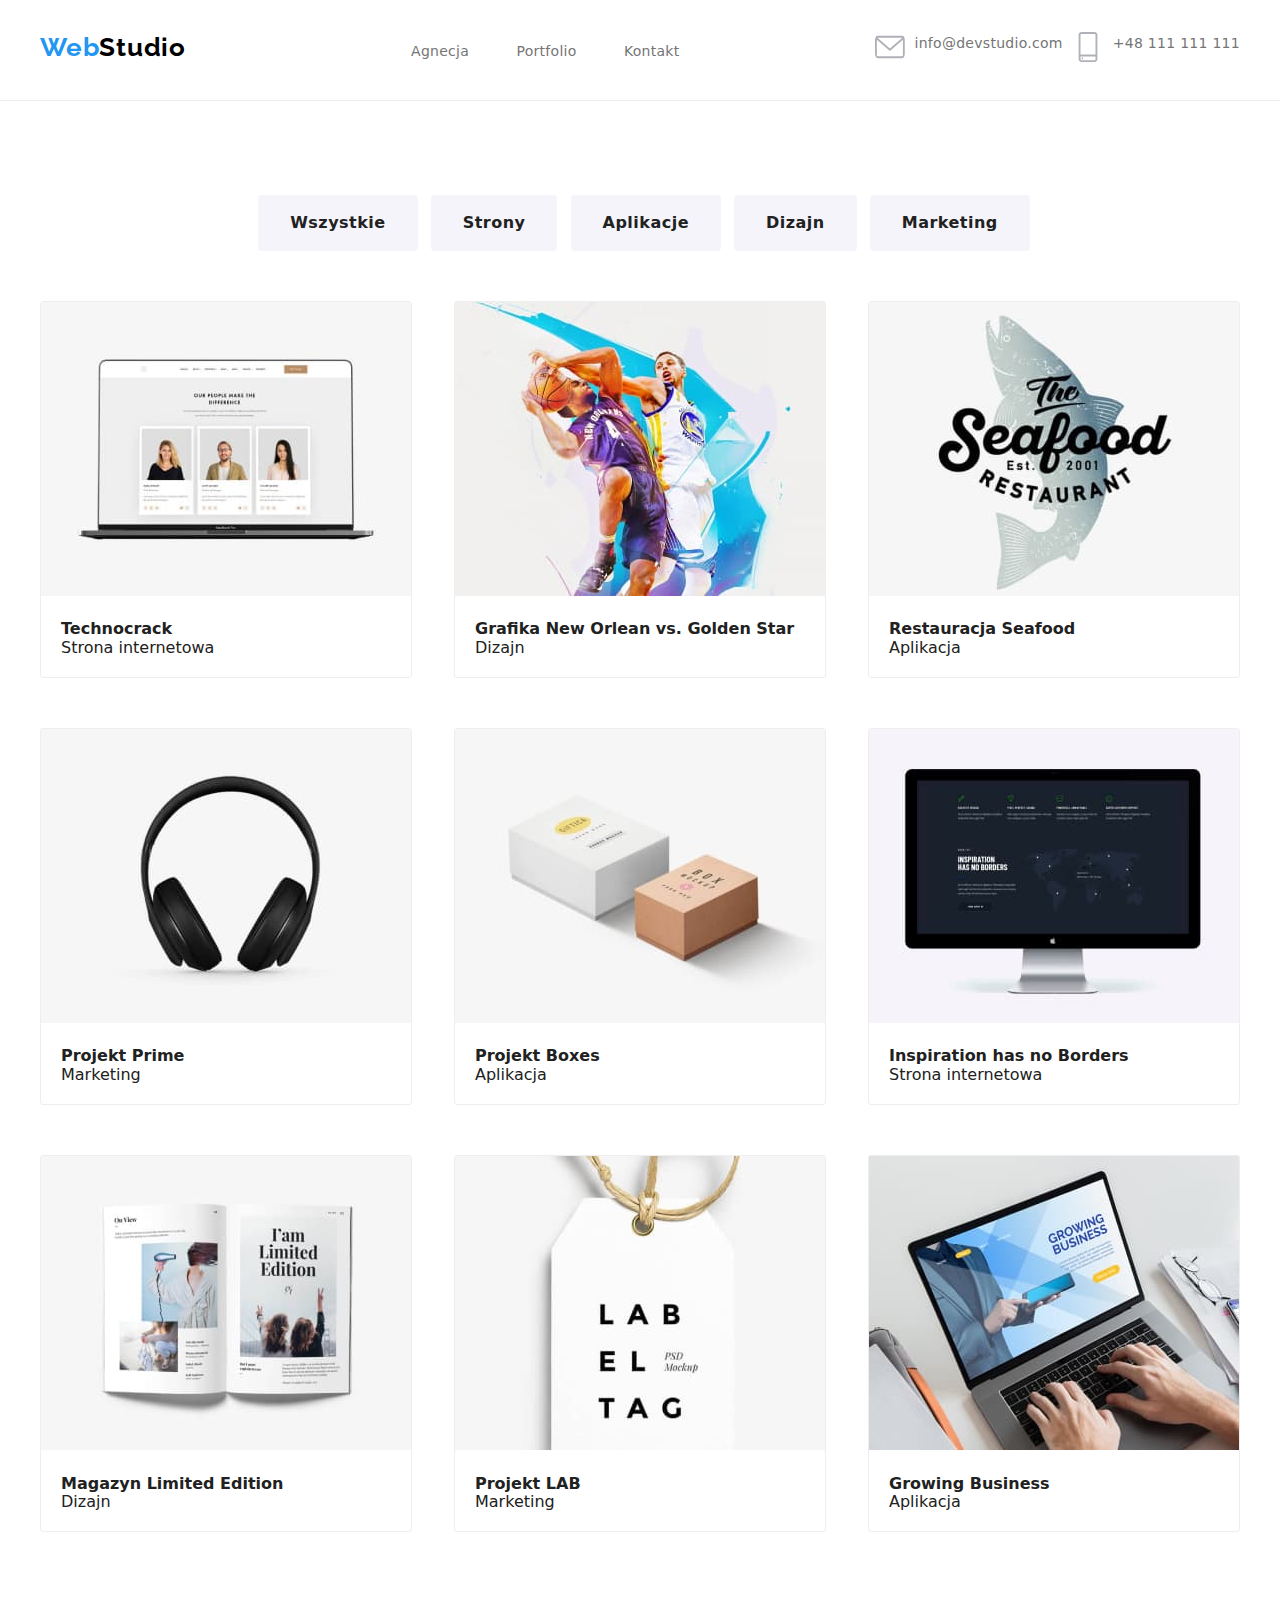
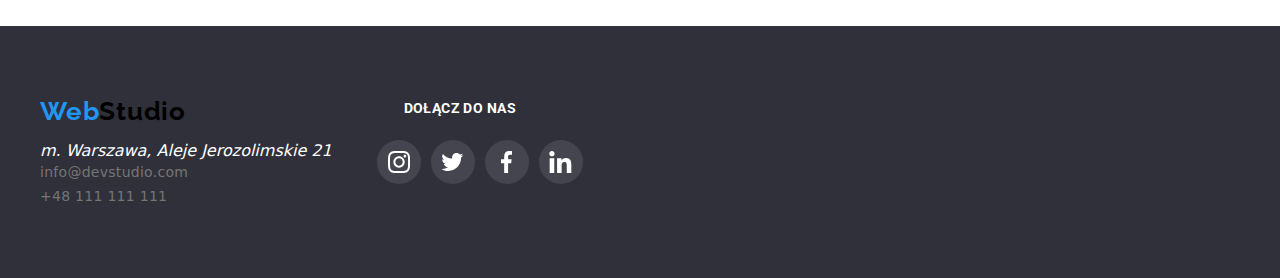
==== commit bbf533c4: "icons source update" ====
--- a/portfolio.html
+++ b/portfolio.html
@@ -14,62 +14,65 @@
       rel="stylesheet"
       href="https://fonts.googleapis.com/css2?family=Roboto&display=swap"
     />
+    <link
+      href="https://fonts.googleapis.com/css2?family=Raleway:wght@500&display=swap"
+      rel="stylesheet"
+    />
     <title>Portfolio</title>
     <link rel="stylesheet" type="text/css" href="css/styles.css" />
   </head>
 
   <body>
-    <header class="border">
+    <header class="header">
       <div class="menu">
-        <a class="link" href="index.html">
-          <img
-            src="images/webstudiologo.png"
-            alt="companylogo"
-            width="145"
-            height="31"
-          />
-        </a>
+        <a class="link-logo" href="index.html"
+          ><span style="color: #2196f3">Web</span
+          ><span style="color: #000000">Studio</span></a
+        >
         <nav>
-          <a class="link1" href="#agencja">Agnecja</a>
-
-          <a class="link1" href="portfolio.html">Portfolio</a>
-
-          <a class="link1" href="#kontakt">Kontakt</a>
+          <a class="link-nav" href="#agencja">Agnecja</a>
+
+          <a class="link-nav" href="portfolio.html">Portfolio</a>
+
+          <a class="link-nav" href="#kontakt">Kontakt</a>
         </nav>
         <div class="contact">
-          <svg class="icon-mail" width="30" height="30">
-            <use href="/images/icons.svg#icon-envelope"></use>
+          <svg class="icon-contact" width="30" height="30">
+            <use href="./images/icons.svg#icon-envelope"></use>
           </svg>
-          <a class="link" href="mailto:info@devstudio.com"
+          <a class="link-contact" href="mailto:info@devstudio.com"
             >info@devstudio.com</a
           >
-
-          <svg class="icon-mail" width="30" height="30">
-            <use href="/images/icons.svg#icon-smartphone"></use>
+          <svg class="icon-contact" width="30" height="30">
+            <use href="./images/icons.svg#icon-smartphone"></use>
           </svg>
-          <a class="link" href="tel:+48111111111">+48 111 111 111</a>
+          <a class="link-contact" href="tel:+48111111111">+48 111 111 111</a>
         </div>
       </div>
     </header>
     <main class="main-portfolio">
-      <div class="header-portfolio">
-        <button type="button" class="buttons">
+      <div class="container">
+        <button type="button" class="buttons-portfolio">
           <strong>Wszystkie</strong>
         </button>
-        <button type="button" class="buttons"><strong>Strony</strong></button>
-        <button type="button" class="buttons">
+        <button type="button" class="buttons-portfolio">
+          <strong>Strony</strong>
+        </button>
+        <button type="button" class="buttons-portfolio">
           <strong>Aplikacje</strong>
         </button>
-        <button type="button" class="buttons"><strong>Dizajn</strong></button>
-        <button type="button" class="buttons">
+        <button type="button" class="buttons-portfolio">
+          <strong>Dizajn</strong>
+        </button>
+        <button type="button" class="buttons-portfolio">
           <strong>Marketing</strong>
         </button>
       </div>
     </main>
     <section class="section-portfolio">
       <div class="container">
-        <div class="container-portfolio">
-          <div class="box-portfolio">
+        <div class="wrapper">
+          <div class="box">
             <figure class="figure-portfolio">
               <!-- Dowolna treść graficzna: zdjęcie, wykres, diagram itp. -->
               <img
@@ -84,7 +87,7 @@
               </figcaption>
             </figure>
           </div>
-          <div class="box-portfolio">
+          <div class="box">
             <figure class="figure-portfolio">
               <!-- Dowolna treść graficzna: zdjęcie, wykres, diagram itp. -->
               <img
@@ -99,7 +102,7 @@
               </figcaption>
             </figure>
           </div>
-          <div class="box-portfolio">
+          <div class="box">
             <figure class="figure-portfolio">
               <!-- Dowolna treść graficzna: zdjęcie, wykres, diagram itp. -->
               <img
@@ -114,7 +117,7 @@
               </figcaption>
             </figure>
           </div>
-          <div class="box-portfolio">
+          <div class="box">
             <figure class="figure-portfolio">
               <!-- Dowolna treść graficzna: zdjęcie, wykres, diagram itp. -->
               <img
@@ -129,7 +132,7 @@
               </figcaption>
             </figure>
           </div>
-          <div class="box-portfolio">
+          <div class="box">
             <figure class="figure-portfolio">
               <!-- Dowolna treść graficzna: zdjęcie, wykres, diagram itp. -->
               <img
@@ -144,7 +147,7 @@
               </figcaption>
             </figure>
           </div>
-          <div class="box-portfolio">
+          <div class="box">
             <figure class="figure-portfolio">
               <!-- Dowolna treść graficzna: zdjęcie, wykres, diagram itp. -->
               <img
@@ -159,7 +162,7 @@
               </figcaption>
             </figure>
           </div>
-          <div class="box-portfolio">
+          <div class="box">
             <figure class="figure-portfolio">
               <!-- Dowolna treść graficzna: zdjęcie, wykres, diagram itp. -->
               <img
@@ -174,7 +177,7 @@
               </figcaption>
             </figure>
           </div>
-          <div class="box-portfolio">
+          <div class="box">
             <figure class="figure-portfolio">
               <!-- Dowolna treść graficzna: zdjęcie, wykres, diagram itp. -->
               <img
@@ -189,7 +192,7 @@
               </figcaption>
             </figure>
           </div>
-          <div class="box-portfolio">
+          <div class="box">
             <figure class="figure-portfolio">
               <!-- Dowolna treść graficzna: zdjęcie, wykres, diagram itp. -->
               <img
@@ -211,40 +214,35 @@
     <footer class="footer">
       <div class="socialmedia">
         <div class="address">
-          <a class="links" href="index.html">
-            <img
-              src="images/webstudiologo.png"
-              alt="companylogo"
-              width="145"
-              height="31"
-            />
-          </a>
+          <a class="link-logo" href="index.html"
+            ><span style="color: #2196f3">Web</span
+            ><span style="color: #000000">Studio</span></a
+          >
 
           <address class="number">
             <i>m. Warszawa, Aleje Jerozolimskie 21</i>
 
-            <a class="links" href="mailto:info@devstudio.com"
+            <a class="link-footer" href="mailto:info@devstudio.com"
               >info@devstudio.com</a
             >
 
-            <a class="links" href="tel:+48111111111">+48 111 111 111</a>
+            <a class="link-footer" href="tel:+48111111111">+48 111 111 111</a>
           </address>
         </div>
-
-        <div class="socialmedia2">
-          <p class="lorem2"><strong>DOŁĄCZ DO NAS</strong></p>
-          <div class="box-icons3">
-            <svg class="icons-socials" width="44" height="44">
-              <use href="/images/icons.svg#icon-instagram-2"></use>
-            </svg>
-            <svg class="icons-socials" width="44" height="44">
-              <use href="/images/icons.svg#icon-twitter-1"></use>
-            </svg>
-            <svg class="icons-socials" width="44" height="44">
-              <use href="/images/icons.svg#icon-facebook-1"></use>
-            </svg>
-            <svg class="icons-socials" width="44" height="44">
-              <use href="/images/icons.svg#icon-linkedin-1"></use>
+        <div class="socialmedia-footer">
+          <p class="paragraf-socials"><strong>DOŁĄCZ DO NAS</strong></p>
+          <div class="box-icons-footer">
+            <svg class="icons-socials-gray" width="44" height="44">
+              <use href="./images/icons.svg#icon-instagram-2"></use>
+            </svg>
+            <svg class="icons-socials-gray" width="44" height="44">
+              <use href="./images/icons.svg#icon-twitter-1"></use>
+            </svg>
+            <svg class="icons-socials-gray" width="44" height="44">
+              <use href="./images/icons.svg#icon-facebook-1"></use>
+            </svg>
+            <svg class="icons-socials-gray" width="44" height="44">
+              <use href="./images/icons.svg#icon-linkedin-1"></use>
             </svg>
           </div>
         </div>
--- a/css/styles.css
+++ b/css/styles.css
@@ -8,13 +8,26 @@
 * {
   box-sizing: border-box;
 }
-.border {
-  display: flex;
-
-  align-items: center;
-  color: #ffffff;
-  display: flex;
-  align-items: center;
+
+.menu {
+  width: 1200px;
+  font-style: normal;
+  font-weight: 700;
+  font-size: 18px;
+  line-height: 200%;
+  /* identical to box height, or 200% */
+  letter-spacing: 0.06em;
+  display: flex;
+  justify-content: space-between;
+  padding: 0px;
+  margin: 0px;
+}
+
+.header {
+  display: flex;
+  flex-wrap: wrap;
+  align-items: center;
+  color: #ffffff;
   justify-content: center;
   padding-left: 25px;
   padding-top: 32px;
@@ -22,143 +35,7 @@
   padding-right: 25px;
   /* border: 1px solid red; */
 }
-.menu {
-  width: 1200px;
-  font-style: normal;
-  font-weight: 700;
-  font-size: 18px;
-  line-height: 200%;
-  /* identical to box height, or 200% */
-  letter-spacing: 0.06em;
-  display: flex;
-  justify-content: space-between;
-  padding: 0px;
-  margin: 0px;
-}
-
-.header {
-  max-width: 700px;
-  color: #ffffff;
-  display: flex;
-  flex-direction: column;
-  align-items: center;
-  justify-content: center;
-  padding-top: 94px;
-  padding-bottom: 94px;
-  margin: 0;
-  padding-right: 0;
-  padding-left: 0;
-}
-
-.link {
-  color: #757575;
-  text-decoration: none;
-  font-style: normal;
-  font-weight: 500;
-  font-size: 14px;
-  line-height: 171%;
-  letter-spacing: 0.02em;
-  padding-right: 0px;
-  padding-left: 0px;
-}
-.link:hover {
-  color: #2196f3;
-
-  background-color: #ffffff;
-}
-
-.link1 {
-  color: #757575;
-  text-decoration: none;
-  font-style: normal;
-  font-weight: 500;
-  font-size: 14px;
-  line-height: 171%;
-  letter-spacing: 0.02em;
-  padding-left: 23px;
-  padding-right: 23px;
-}
-.link1:hover {
-  color: #2196f3;
-
-  background-color: #ffffff;
-}
-.contact {
-  /* background-color: #2196f3; */
-  display: flex;
-  align-items: center;
-}
-
-.buttons {
-  transition-duration: 0, 4s;
-  font-style: normal;
-  font-weight: 500;
-  font-size: 16px;
-  line-height: 162%;
-  /* identical to box height, or 162% */
-  text-align: center;
-  letter-spacing: 0.03em;
-  cursor: pointer;
-  color: #212121;
-  border-radius: 4px;
-  background-color: #f5f4fa;
-  border: none;
-  margin-left: 8px;
-  padding: 15px 32px;
-  text-align: center;
-  text-decoration: none;
-  display: inline-block;
-}
-.buttons:hover {
-  color: #ffffff;
-  background-color: var(--button-color);
-  box-shadow: var(--box);
-  border-radius: var(--border);
-  box-shadow: 1px 1px 23px 0px rgba(0, 0, 0, 0.63);
-  -webkit-box-shadow: 1px 1px 23px 0px rgba(0, 0, 0, 0.63);
-  -moz-box-shadow: 1px 1px 23px 0px rgba(0, 0, 0, 0.63);
-  /* background: #2196f3; */
-}
-
-.button {
-  font-style: normal;
-  font-weight: 500;
-  font-size: 16px;
-  line-height: 162%;
-  /* identical to box height, or 162% */
-  text-align: center;
-  letter-spacing: 0.03em;
-  cursor: pointer;
-  color: #ffffff;
-  border-radius: 4px;
-
-  border: none;
-  background-color: var(--button-color);
-  padding: 15px 32px;
-  text-align: center;
-  text-decoration: none;
-  display: inline-block;
-}
-
-/* .button:hover {
-  color: #ffffff;
-  background-color: var(--button-color);
-  box-shadow: var(--box);
-
-  box-shadow: var(--box);
-  border-radius: var(--border);
-   background: #2196f3;
-}    */
-/* .footerlinks{
-    position: absolute;
-} */
-
-.main {
-  color: #ffffff;
-
-  border-top: 1px solid #ececec;
-}
-.section-main {
+.section-order {
   max-width: 1600px;
   display: flex;
   justify-content: center;
@@ -176,6 +53,163 @@
   background-repeat: no-repeat;
   background-position: center;
 }
+.order {
+  max-width: 700px;
+  color: #ffffff;
+  display: flex;
+  flex-direction: column;
+  align-items: center;
+  justify-content: center;
+  padding-top: 94px;
+  padding-bottom: 94px;
+  margin: 0;
+  padding-right: 0;
+  padding-left: 0;
+}
+.link {
+  color: #757575;
+  text-decoration: none;
+  font-style: normal;
+  font-weight: 500;
+  font-size: 14px;
+  line-height: 171%;
+  letter-spacing: 0.02em;
+  padding-right: 0px;
+  padding-left: 0px;
+}
+.link:hover {
+  color: #2196f3;
+
+  background-color: #ffffff;
+}
+.link-logo {
+  font-family: "Raleway";
+  font-style: normal;
+  font-weight: 700;
+  font-size: 26px;
+  line-height: 31px;
+  /* identical to box height */
+  letter-spacing: 0.03em;
+  text-decoration: none;
+}
+
+.link-nav {
+  color: #757575;
+  text-decoration: none;
+  font-style: normal;
+  font-weight: 500;
+  font-size: 14px;
+  line-height: 171%;
+  letter-spacing: 0.02em;
+  padding-right: 0px;
+  padding-left: 40px;
+  /* background-color: #2196f3; */
+}
+.link-nav:hover {
+  color: #2196f3;
+
+  background-color: #ffffff;
+}
+.link-contact {
+  color: #757575;
+  text-decoration: none;
+  font-style: normal;
+  font-weight: 500;
+  font-size: 14px;
+  line-height: 171%;
+  letter-spacing: 0.02em;
+  padding-right: 0px;
+
+  /* background-color: #2196f3; */
+}
+.link-contact:hover {
+  color: #2196f3;
+
+  background-color: #ffffff;
+}
+.link-footer {
+  color: #757575;
+  text-decoration: none;
+  font-style: normal;
+  font-weight: 500;
+  font-size: 14px;
+  line-height: 171%;
+  letter-spacing: 0.02em;
+  background-color: transparent;
+}
+.link-footer:hover {
+  color: #2196f3;
+
+  background-color: transparent;
+}
+.contact {
+  display: flex;
+  justify-content: center;
+  /* background-color: #2196f3; */
+}
+
+.buttons-portfolio {
+  transition-duration: 0, 4s;
+  font-style: normal;
+  font-weight: 500;
+  font-size: 16px;
+  line-height: 162%;
+  /* identical to box height, or 162% */
+  text-align: center;
+  letter-spacing: 0.03em;
+  cursor: pointer;
+  color: #212121;
+  border-radius: 4px;
+  background-color: #f5f4fa;
+  border: none;
+  margin-left: 8px;
+  padding: 15px 32px;
+  text-align: center;
+  text-decoration: none;
+  display: inline-block;
+}
+.buttons-portfolio:hover {
+  color: #ffffff;
+  background-color: var(--button-color);
+  box-shadow: var(--box);
+  border-radius: var(--border);
+  color: #ffffff;
+  background-color: var(--button-color);
+  box-shadow: var(--box);
+  border-radius: var(--border);
+  box-shadow: 0px 1px 3px rgba(0, 0, 0, 0.12), 0px 1px 1px rgba(0, 0, 0, 0.14),
+    0px 2px 1px rgba(0, 0, 0, 0.2);
+  border-radius: 0px 0px 4px 4px;
+  /* background: #2196f3; */
+  /* background: #2196f3; */
+}
+
+.button-studio {
+  font-style: normal;
+  font-weight: 500;
+  font-size: 16px;
+  line-height: 162%;
+  /* identical to box height, or 162% */
+  text-align: center;
+  letter-spacing: 0.03em;
+  cursor: pointer;
+  color: #ffffff;
+  border-radius: 4px;
+
+  border: none;
+  background-color: var(--button-color);
+  padding: 15px 32px;
+  text-align: center;
+  text-decoration: none;
+  display: inline-block;
+}
+
+.main {
+  color: #ffffff;
+
+  border-top: 1px solid #ececec;
+}
+
 .main-portfolio {
   color: #ffffff;
   display: flex;
@@ -200,24 +234,13 @@
 .footer > .content {
   flex-grow: 1;
 }
-.footer-portfolio {
-  background-color: #2f303a;
-  color: #ffffff;
-  min-height: 252px;
-  display: flex;
-  align-items: center;
-  justify-content: center;
-}
-.footer-portfolio > .content {
-  flex-grow: 1;
-}
 
 .address {
   display: flex;
   flex-direction: column;
   padding-top: 60px;
   padding-bottom: 60px;
-  /* background-color: #c70035; */
+  /* background-color: #f5f4fa; */
 }
 .number {
   display: flex;
@@ -227,7 +250,9 @@
   /* background-color: #72f321; */
 }
 
-.paragraf2 {
+.paragraf-main {
+  width: 696px;
+  margin: 10 15px 15px;
   font-family: "Roboto";
   font-style: normal;
   font-weight: 900;
@@ -240,53 +265,11 @@
   letter-spacing: 0.06em;
   display: inline-block;
 }
-/* .description {
-  font-style: normal;
-  font-weight: 400;
-  font-size: 16px;
-  line-height: 188%;
- 
-  letter-spacing: 0.03em;
-
-  color: #757575;
-} */
-
-.container {
-  max-width: 1200px;
-  display: flex;
-  flex-wrap: wrap;
-  gap: 0px;
-  padding: 0px;
-  list-style: none;
-  justify-content: center;
-}
-.container-graph {
-  max-width: 1200px;
-  box-sizing: content-box;
-  display: flex;
-  flex-wrap: wrap;
-  justify-content: space-between;
-  gap: 0;
-
-  margin: 0px;
-  padding-top: 50px;
-}
 
 .box {
-  padding-bottom: 30px;
-  padding-top: 15px;
-  margin: 0px;
-}
-.container-lorem {
-  max-width: 1200px;
-  display: flex;
-  flex-wrap: wrap;
-  justify-content: space-between;
-  gap: 0;
-  padding: 0;
   margin: 0;
-  /* background-color: #2196f3; */
-}
+}
+
 .box-lorem {
   max-width: 270px;
   display: flex;
@@ -294,31 +277,19 @@
   padding-right: 0px;
   margin: 0px;
   padding: 0;
+}
+
+.description {
+  font-family: "Roboto";
+  display: flex;
+  flex-direction: column;
+  align-items: center;
+  color: #757575;
+  background-color: #ffffff;
+
+  max-width: 270px;
   padding-top: 30px;
-}
-.box-graph {
-  display: block;
-  padding-right: 30px;
-
-  background-color: aqua;
-}
-
-.box-team {
-  /* flex-basis: calc((100% - 45px) / 4); */
-  max-width: 25%;
-  gap: 0;
-  margin: 0;
-}
-.description {
-  font-family: "Roboto";
-  display: flex;
-  flex-direction: column;
-  align-items: center;
-  color: #757575;
-  background-color: #ffffff;
-  box-shadow: var(--box);
-  max-width: 270px;
-  padding-top: 15px;
+  padding-bottom: 30px;
   line-height: 30px;
   margin: 0%;
   gap: 0%;
@@ -336,7 +307,7 @@
   margin: 0;
 }
 
-.paragraf1 {
+.paragraf-section {
   width: 1200px;
   font-family: "Roboto";
   font-style: normal;
@@ -353,7 +324,28 @@
   margin: 0;
   padding-bottom: 50px;
 }
-
+.paragraf-main {
+  width: 696px;
+  margin: 10 15px 15px;
+  font-family: "Roboto";
+  font-style: normal;
+  font-weight: 900;
+  font-size: 44px;
+  line-height: 60px;
+  text-transform: uppercase;
+  letter-spacing: 0.03em;
+  color: #ffffff;
+  text-align: center;
+  letter-spacing: 0.06em;
+  display: inline-block;
+}
+.section-lorem {
+  color: #ffffff;
+  display: flex;
+  justify-content: center;
+  /* background-color: burlywood; */
+  padding-top: 94px;
+}
 .lorem {
   /* margin: 10 15px 15px; */
   font-family: "Roboto";
@@ -368,6 +360,17 @@
 
   color: #757575;
   text-align: justify;
+}
+
+.wrapper {
+  max-width: 1200px;
+  display: flex;
+  flex-wrap: wrap;
+  justify-content: space-between;
+  gap: 0;
+  padding: 0;
+  margin: 0;
+  /* background-color: #2196f3; */
 }
 .section {
   color: #ffffff;
@@ -377,13 +380,7 @@
   /* padding-top: 200px;
   padding-bottom: 280px; */
 }
-.section-lorem {
-  color: #ffffff;
-  display: flex;
-  justify-content: center;
-  /* background-color: burlywood; */
-  padding-top: 94px;
-}
+
 .section-whatwedo {
   color: #ffffff;
   display: flex;
@@ -410,119 +407,53 @@
   gap: 0;
 }
 
-.links {
-  color: #757575;
-  text-decoration: none;
-  font-style: normal;
-  font-weight: 500;
-  font-size: 14px;
-  line-height: 171%;
-  letter-spacing: 0.02em;
-  background-color: transparent;
-}
-.links:hover {
-  color: #2196f3;
-
-  background-color: transparent;
-}
-.header-portfolio {
-  display: flex;
-  justify-content: center;
-}
-
-/* .section-portfolio {
-  background-color: #757575;
-
-  max-width: 1200px;
-  padding-top: 94px;
-  padding-bottom: 94px;
-  display: flex;
-  padding-left: 10px;
-  padding-right: 10px;
-} */
 .container {
   max-width: 1200px;
   margin: 0 auto;
 }
-.container-portfolio {
-  max-width: 1200px;
-  display: flex;
-  flex-wrap: wrap;
-  justify-content: space-between;
-  gap: 0;
-  padding: 0;
-  /* background-color: aqua; */
-  margin: 0;
-  /* padding-top: 50px; */
-  /* padding-bottom: 94px; */
-}
-.box-portfolio {
-  padding-bottom: 0px;
-  margin-bottom: 50px;
-
-  /* flex-basis: calc((100% - 60px) / 3); */
-}
-.box-portfolio:hover {
-  box-shadow: 1px 1px 23px 0px rgba(0, 0, 0, 0.63);
-  -webkit-box-shadow: 1px 1px 23px 0px rgba(0, 0, 0, 0.63);
-  -moz-box-shadow: 1px 1px 23px 0px rgba(0, 0, 0, 0.63);
-}
-.figure-portfolio {
-  margin: auto;
-  padding: 0%;
-}
 
 .description-portfolio {
   display: flex;
   flex-direction: column;
   align-items: flex-start;
-  color: #757575;
-
-  box-shadow: var(--box);
+  color: #212121;
   max-width: 370px;
   padding-top: 20px;
   padding-bottom: 20px;
-}
-.container-portfolio2 {
-  max-width: 1200px;
-  display: flex;
-  flex-wrap: wrap;
-  justify-content: space-between;
-  gap: 0;
-  padding: 0%;
-  margin: auto;
-  /* background-color: #f5f4fa; */
-  padding-bottom: 94px;
-}
-.box-portfolio2 {
-  /* padding-bottom: 94px;
-  padding-top: 15px; */
-  display: block;
-  margin: 0px;
-  padding: 0%;
-  background-color: #ffffff;
-  gap: 0%;
-  box-shadow: 1px 1px 23px 0px rgba(0, 0, 0, 0.63);
-  -webkit-box-shadow: 1px 1px 23px 0px rgba(0, 0, 0, 0.63);
-  -moz-box-shadow: 1px 1px 23px 0px rgba(0, 0, 0, 0.63);
-  /* flex-basis: calc((100% - 60px) / 3); */
-}
-.figure-portfolio2 {
-  display: flex;
-  margin: 0;
-  padding: 0%;
-}
-
-.description-portfolio2 {
-  display: flex;
-  flex-direction: column;
-  align-items: flex-start;
-  color: black;
-  font-family: "Roboto";
-  box-shadow: var(--box);
-  max-width: 370px;
-}
-.icon-antenna-1 {
+  padding-left: 20px;
+}
+
+.figure-team {
+  margin: 0 auto;
+  padding-bottom: 50px;
+  background-color: #ffffff;
+  box-shadow: 0px 1px 3px rgba(0, 0, 0, 0.12), 0px 1px 1px rgba(0, 0, 0, 0.14),
+    0px 2px 1px rgba(0, 0, 0, 0.2);
+  border-radius: 0px 0px 4px 4px;
+}
+.figure {
+  margin: 0 auto;
+  padding-bottom: 50px;
+  background-color: #ffffff;
+}
+
+.figure-portfolio {
+  margin: 0 auto;
+  margin-bottom: 50px;
+  border-radius: 1%;
+  border: 1px solid #eeeeee;
+  /* background-color: #923e3e; */
+}
+.figure-portfolio:hover {
+  margin: 0 auto;
+
+  background-color: #ffffff;
+  box-shadow: 0px 1px 3px rgba(0, 0, 0, 0.12), 0px 1px 1px rgba(0, 0, 0, 0.14),
+    0px 2px 1px rgba(0, 0, 0, 0.2);
+  border-radius: 0px 0px 4px 4px;
+}
+
+.icon-socials-white {
   margin-left: 5px;
   margin-right: 5px;
   fill: #757575;
@@ -530,23 +461,13 @@
   background-color: #ffffff;
   border-radius: 50%;
 }
-.delete {
-  fill: #ff1111;
-}
-.delete:hover {
-  fill: #34f100;
-
-  background-color: #bbbcc4;
-}
-
-.icon-antenna-1:hover {
+
+.icon-socials-white:hover {
   fill: #ffffff;
   background-color: #2196f3;
 }
-.icon-antenna-1:hover path {
-  fill: greenyellow;
-}
-.box-icons {
+
+.icons-lorem {
   width: 270px;
   height: 120px;
   display: flex;
@@ -556,9 +477,11 @@
   margin: 0px;
   padding: 0;
   padding-top: 30px;
+  padding-bottom: 30px;
+  margin-bottom: 30px;
   background-color: #f5f4fa;
 }
-.box-icons2 {
+.box-icons-team {
   width: 270px;
   height: 60px;
   display: flex;
@@ -575,7 +498,7 @@
   -moz-box-shadow: 1px 9px 23px 0px rgba(0, 0, 0, 0.63); */
 }
 
-.icon-mail {
+.icon-contact {
   margin-left: 10px;
   margin-right: 10px;
 
@@ -583,16 +506,23 @@
   fill: #afb1b8;
   /* background-color: #34f100; */
 }
-.icon-mail:hover {
+.icon-contact:hover {
   fill: #2196f3;
 }
 .socialmedia {
   display: flex;
-  /* background-color: #34f100; */
+  /* background-color: #428c2d; */
   width: 1200px;
 }
-
-.box-icons3 {
+.section-clients {
+  color: #ffffff;
+  display: flex;
+  justify-content: center;
+  /* background-color: burlywood; */
+  padding-top: 94px;
+  padding-bottom: 94px;
+}
+.box-icons-footer {
   max-width: 270px;
   max-height: 100px;
   display: flex;
@@ -603,7 +533,7 @@
 
   /* background-color: #5b50ff; */
 }
-.icons-socials {
+.icons-socials-gray {
   margin-right: 5px;
   margin-left: 5px;
   fill: #ffffff;
@@ -611,17 +541,17 @@
   background-color: rgba(255, 255, 255, 0.1);
   border-radius: 50%;
 }
-.icons-socials:hover {
+.icons-socials-gray:hover {
   background-color: #2196f3;
 }
-.socialmedia2 {
+.socialmedia-footer {
   /* background-color: #757575; */
   display: flex;
   flex-direction: column;
   padding-top: 60px;
   align-items: center;
 }
-.lorem2 {
+.paragraf-socials {
   /* margin: 10 15px 15px; */
   font-family: "Roboto";
   font-style: normal;
@@ -631,7 +561,7 @@
   /* or 171% */
   letter-spacing: 0.03em;
   margin: 0px;
-  padding: 0px;
+  padding-bottom: 20px;
   /* background-color: #2196f3; */
   color: #ffffff;
   text-align: justify;
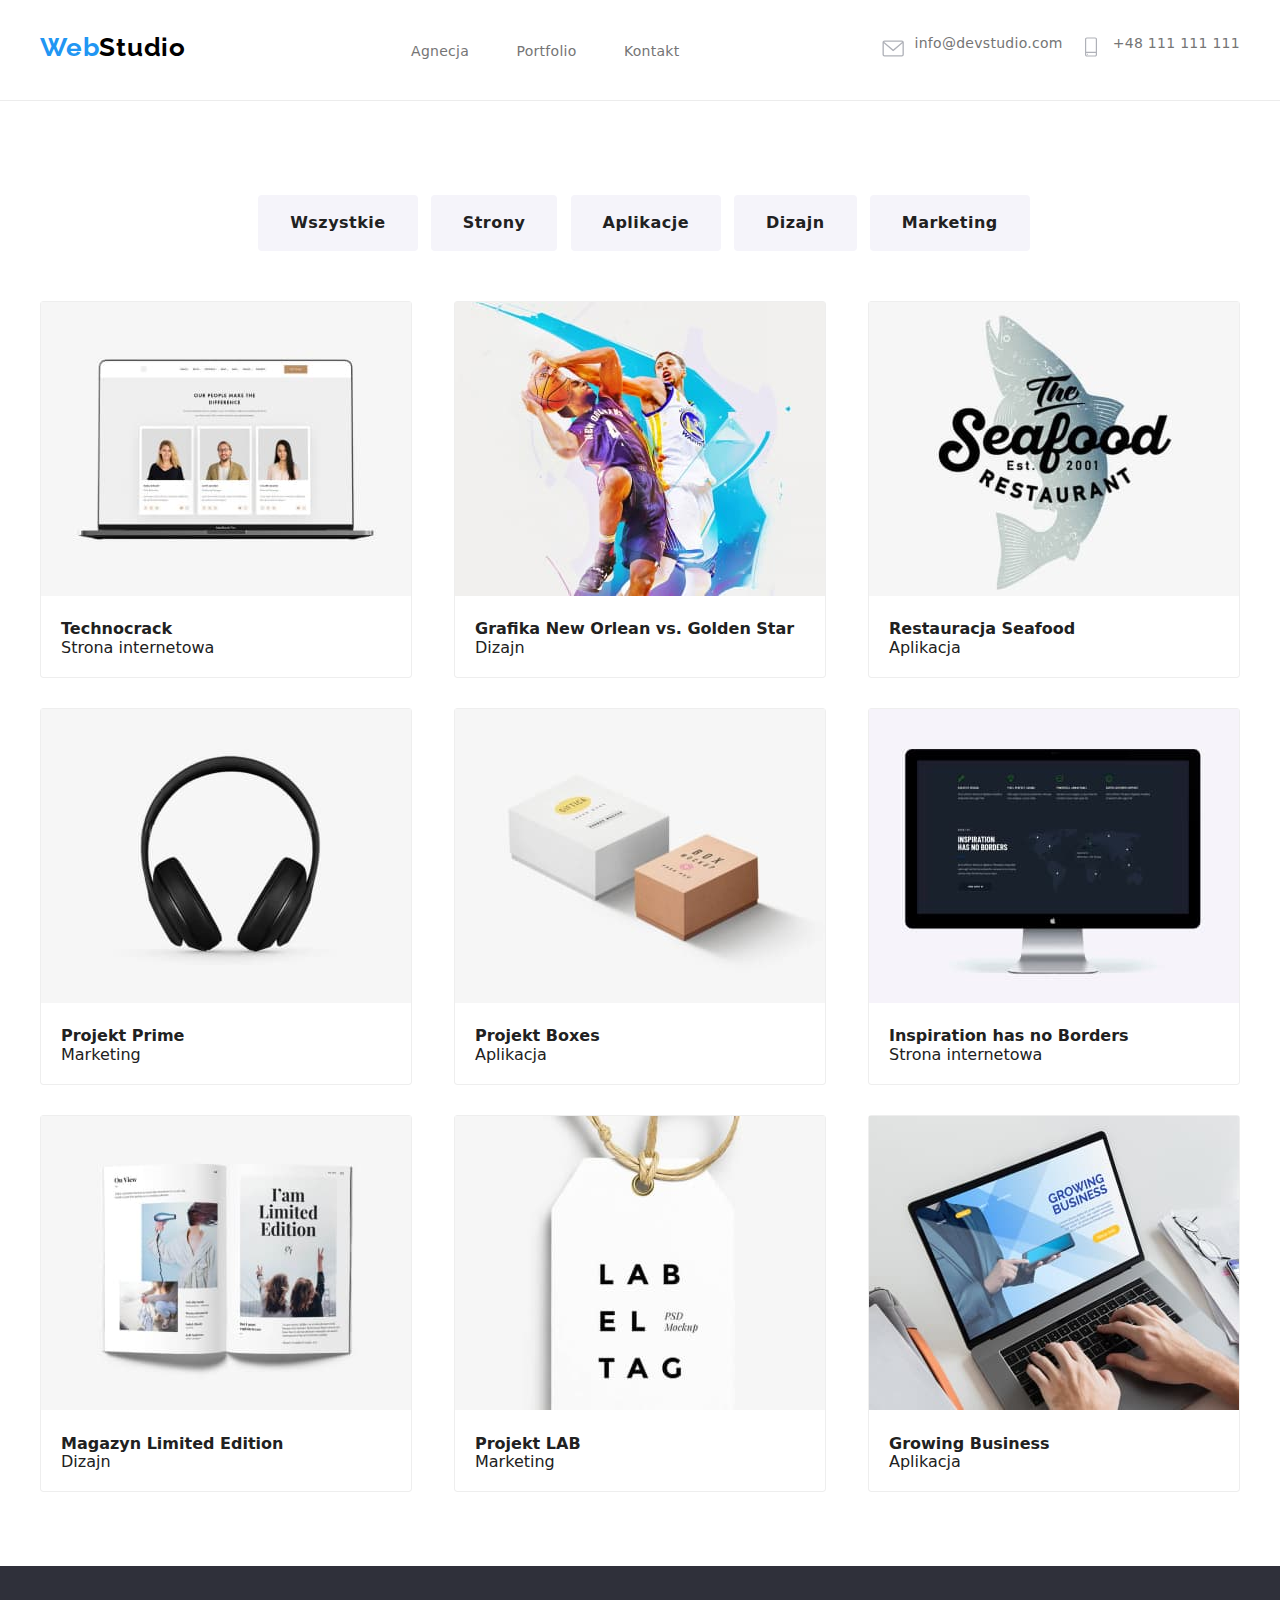
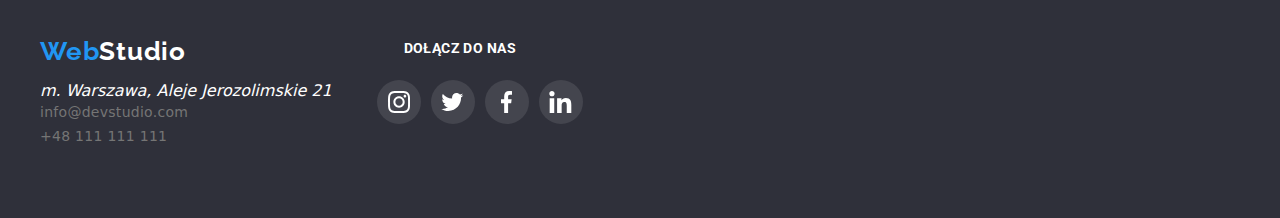
==== commit 9d2b276d: "icons contact size change" ====
--- a/portfolio.html
+++ b/portfolio.html
@@ -216,7 +216,7 @@
         <div class="address">
           <a class="link-logo" href="index.html"
             ><span style="color: #2196f3">Web</span
-            ><span style="color: #000000">Studio</span></a
+            ><span style="color: #ffffff">Studio</span></a
           >
 
           <address class="number">
--- a/css/styles.css
+++ b/css/styles.css
@@ -48,7 +48,7 @@
       rgba(0, 18, 105, 0) 0%,
       rgba(47, 48, 58, 0.4) 100%
     ),
-    url("/images/team.jpg");
+    url("../images/team_meeting.jpg");
   background-size: cover;
   background-repeat: no-repeat;
   background-position: center;
@@ -119,7 +119,7 @@
   line-height: 171%;
   letter-spacing: 0.02em;
   padding-right: 0px;
-
+  margin: 0;
   /* background-color: #2196f3; */
 }
 .link-contact:hover {
@@ -425,7 +425,7 @@
 
 .figure-team {
   margin: 0 auto;
-  padding-bottom: 50px;
+  padding-bottom: 15px;
   background-color: #ffffff;
   box-shadow: 0px 1px 3px rgba(0, 0, 0, 0.12), 0px 1px 1px rgba(0, 0, 0, 0.14),
     0px 2px 1px rgba(0, 0, 0, 0.2);
@@ -439,7 +439,7 @@
 
 .figure-portfolio {
   margin: 0 auto;
-  margin-bottom: 50px;
+  margin-bottom: 30px;
   border-radius: 1%;
   border: 1px solid #eeeeee;
   /* background-color: #923e3e; */
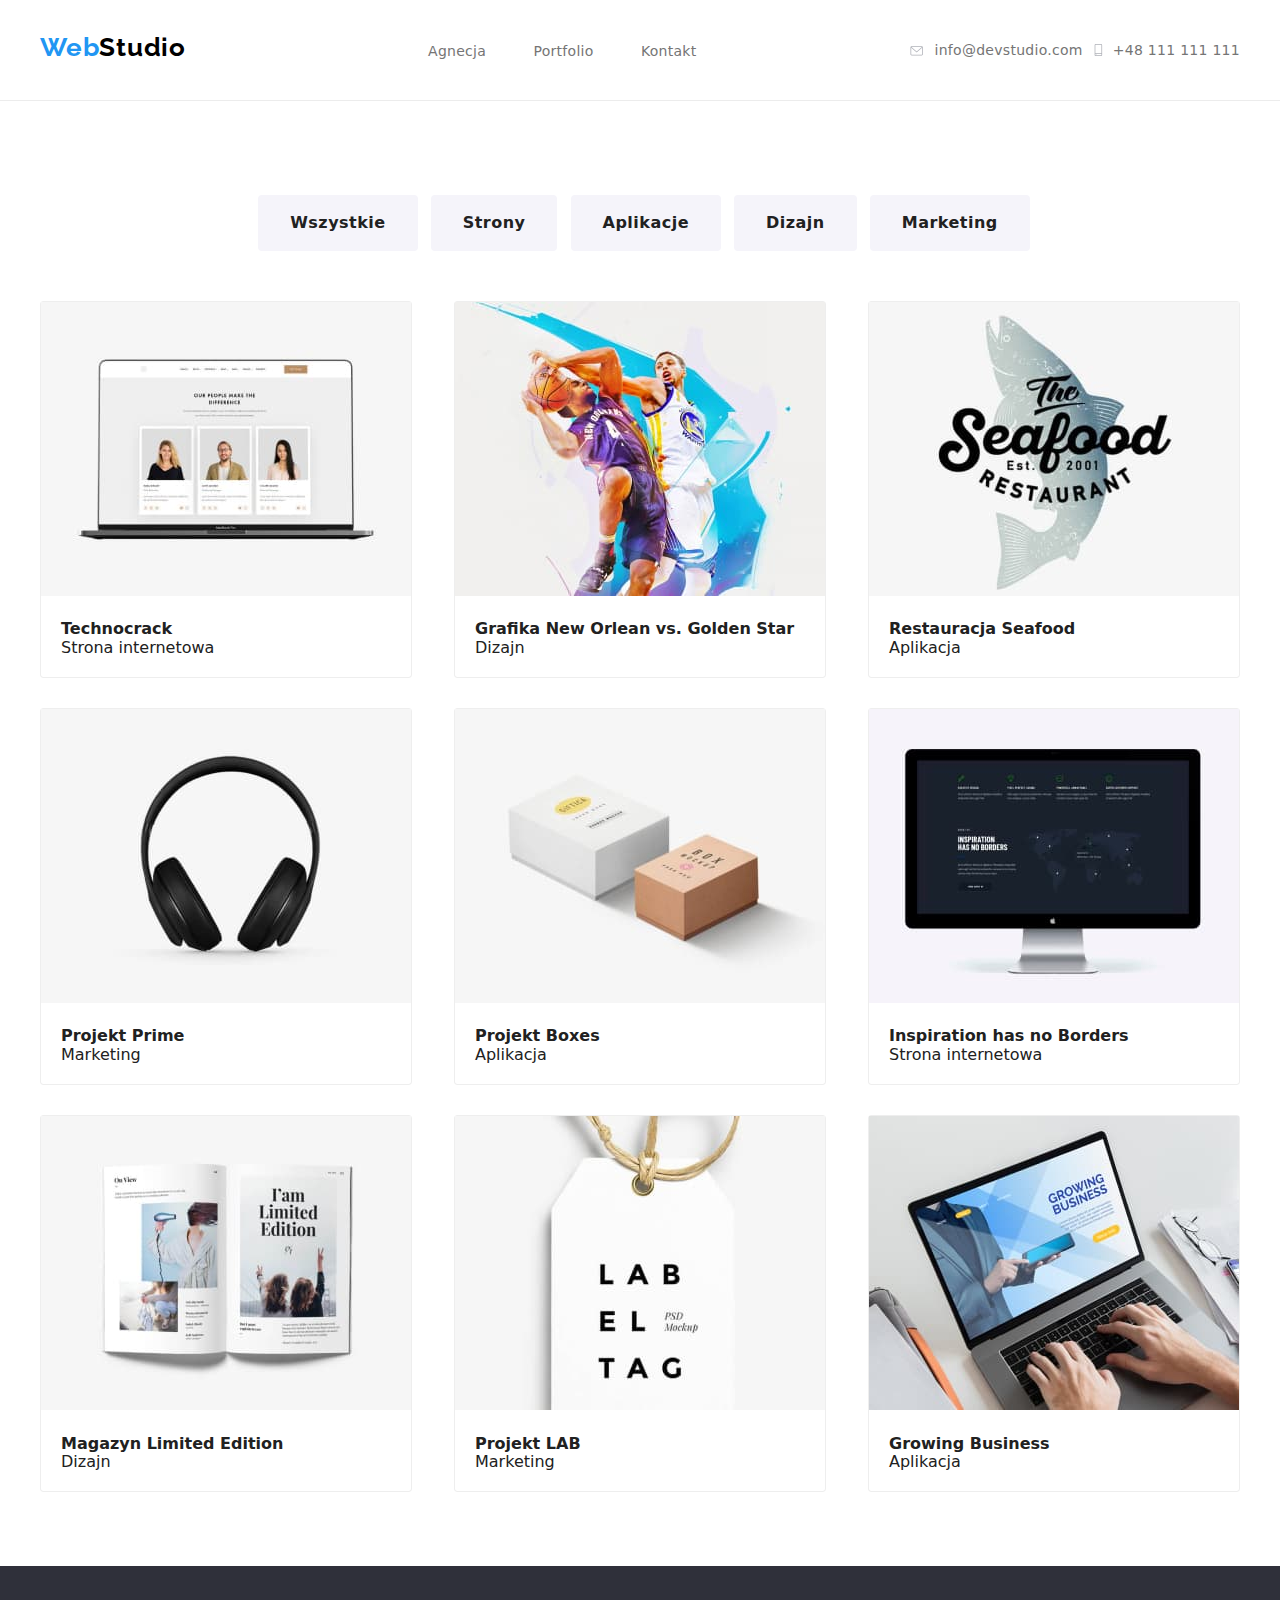
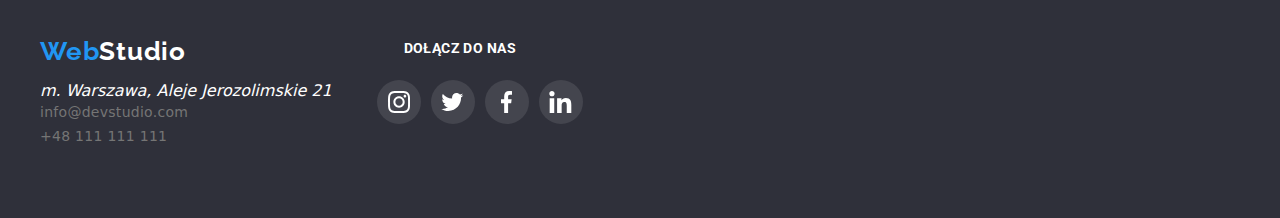
==== commit 69e5cecb: "icons nav size correct" ====
--- a/portfolio.html
+++ b/portfolio.html
@@ -37,13 +37,13 @@
           <a class="link-nav" href="#kontakt">Kontakt</a>
         </nav>
         <div class="contact">
-          <svg class="icon-contact" width="30" height="30">
+          <svg class="icon-contact" width="16" height="12">
             <use href="./images/icons.svg#icon-envelope"></use>
           </svg>
           <a class="link-contact" href="mailto:info@devstudio.com"
             >info@devstudio.com</a
           >
-          <svg class="icon-contact" width="30" height="30">
+          <svg class="icon-contact" width="10" height="12">
             <use href="./images/icons.svg#icon-smartphone"></use>
           </svg>
           <a class="link-contact" href="tel:+48111111111">+48 111 111 111</a>
--- a/css/styles.css
+++ b/css/styles.css
@@ -116,7 +116,7 @@
   font-style: normal;
   font-weight: 500;
   font-size: 14px;
-  line-height: 171%;
+  line-height: 100%;
   letter-spacing: 0.02em;
   padding-right: 0px;
   margin: 0;
@@ -145,7 +145,8 @@
 .contact {
   display: flex;
   justify-content: center;
-  /* background-color: #2196f3; */
+  /* background-color: #f39121; */
+  align-items: center;
 }
 
 .buttons-portfolio {
@@ -502,7 +503,6 @@
   margin-left: 10px;
   margin-right: 10px;
 
-  border-radius: 8px;
   fill: #afb1b8;
   /* background-color: #34f100; */
 }
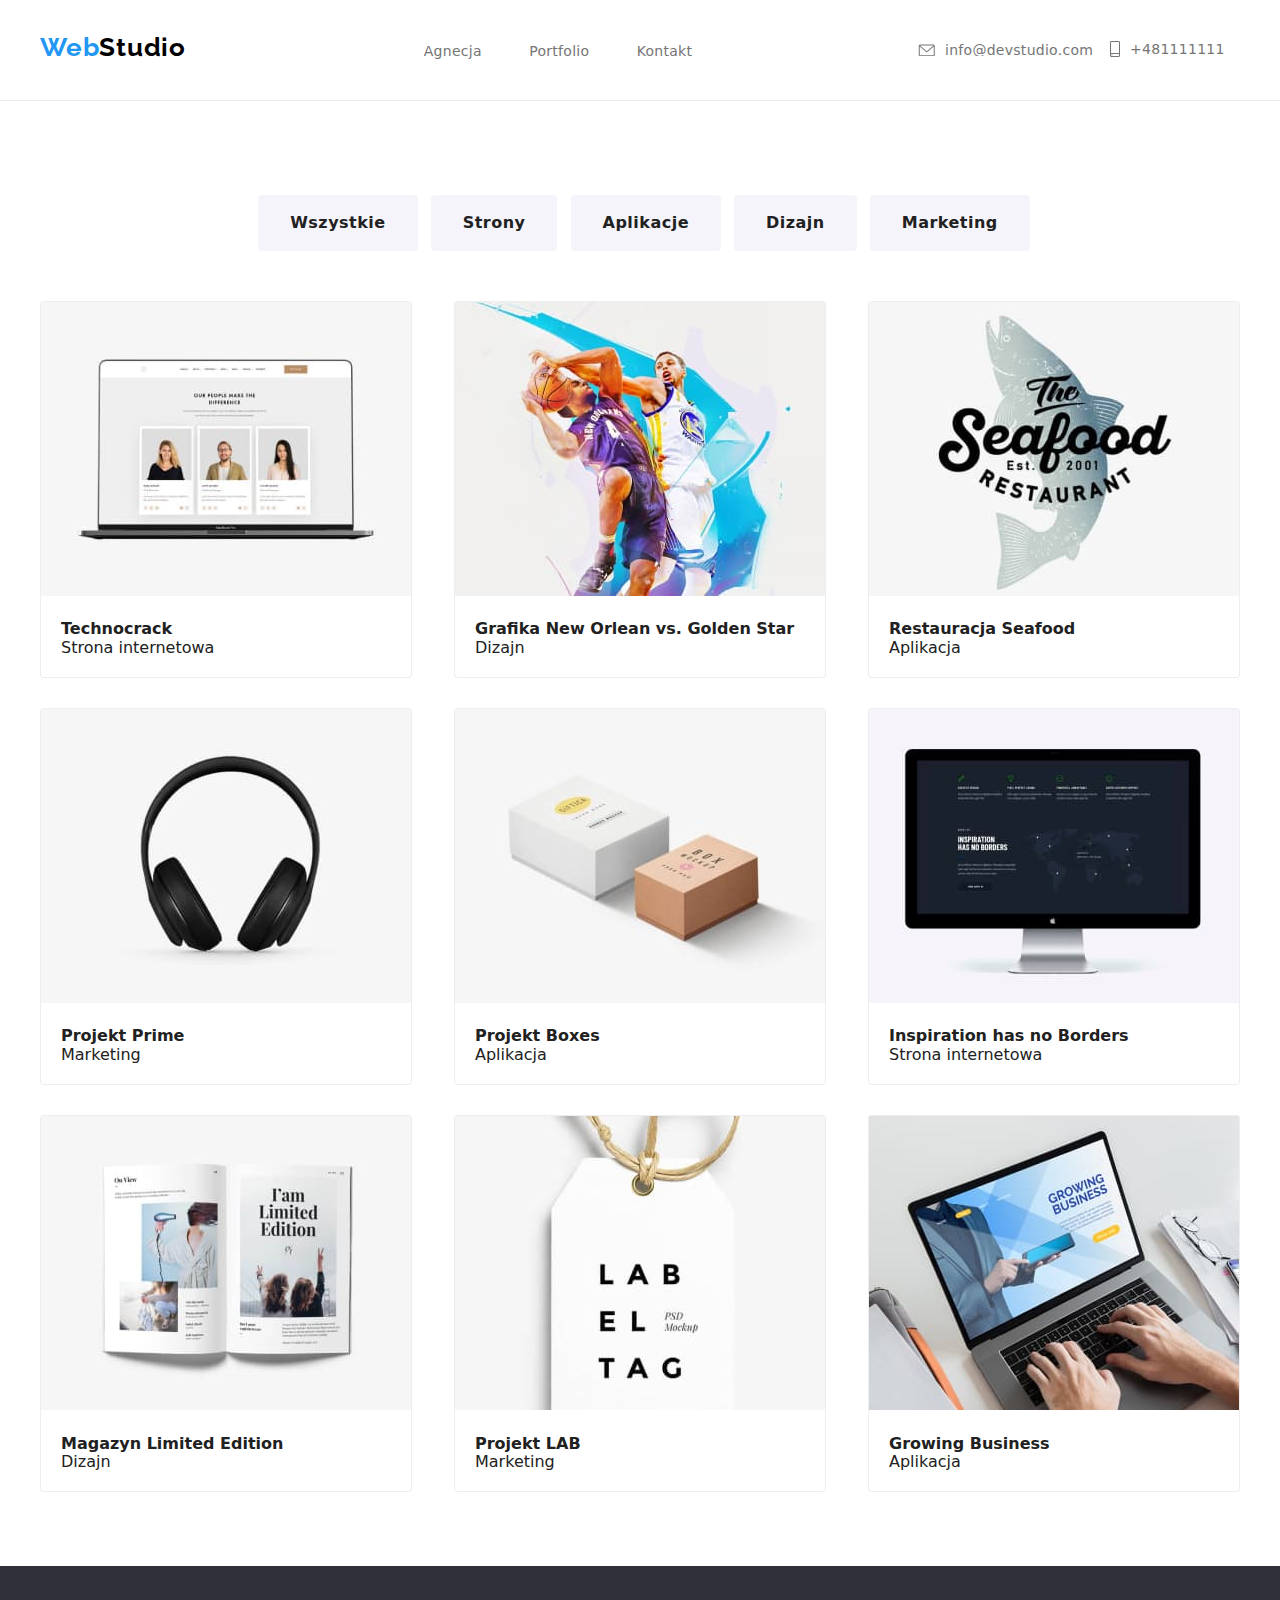
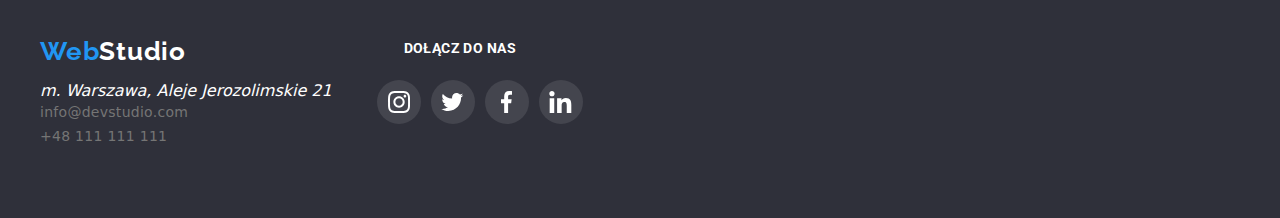
==== commit 05a42a35: "update portfolio contact icons" ====
--- a/portfolio.html
+++ b/portfolio.html
@@ -37,16 +37,18 @@
           <a class="link-nav" href="#kontakt">Kontakt</a>
         </nav>
         <div class="contact">
-          <svg class="icon-contact" width="16" height="12">
-            <use href="./images/icons.svg#icon-envelope"></use>
-          </svg>
-          <a class="link-contact" href="mailto:info@devstudio.com"
-            >info@devstudio.com</a
-          >
-          <svg class="icon-contact" width="10" height="12">
-            <use href="./images/icons.svg#icon-smartphone"></use>
-          </svg>
-          <a class="link-contact" href="tel:+48111111111">+48 111 111 111</a>
+          <a class="link-contact" href="mailto:info@devstudio.com"></a>
+            <svg class="icon-contact" width="200" height="12">
+              <use href="./images/icons.svg#icon-envelope"></use>
+              <text class="link-contact" x="40" y="11">info@devstudio.com</text>
+            </svg>
+          </a>
+          <a class="link-contact" href="tel:+48111111111"
+            ><svg class="icon-contact" width="120" height="16">
+              <use href="./images/icons.svg#icon-smartphone"></use>
+              <text class="link-contact" x="25" y="13">+48111111111</text>
+            </svg>
+          </a>
         </div>
       </div>
     </header>
--- a/css/styles.css
+++ b/css/styles.css
@@ -79,7 +79,7 @@
 }
 .link:hover {
   color: #2196f3;
-
+  cursor: pointer;
   background-color: #ffffff;
 }
 .link-logo {
@@ -107,11 +107,10 @@
 }
 .link-nav:hover {
   color: #2196f3;
-
+  cursor: pointer;
   background-color: #ffffff;
 }
 .link-contact {
-  color: #757575;
   text-decoration: none;
   font-style: normal;
   font-weight: 500;
@@ -119,13 +118,48 @@
   line-height: 100%;
   letter-spacing: 0.02em;
   padding-right: 0px;
-  margin: 0;
-  /* background-color: #2196f3; */
-}
+  margin-right: 15px;
+  /* background-color: #58d23f; */
+}
+/* .link-contact::before,
+.link-contact::after {
+  content: "";
+  display: block;
+  height: 16px;
+  width: 10px;
+  background-size: contain;
+} */
+/* .link-contact::before {
+  margin-right: 5px; */
+/* background-image: url("/images/smartphone.png"); */
+/* background-image: url("/images/icons.svg#icon-smartphone"); */
+/* background-image: url("/images/Vector.svg");
+  fill: #f40909;
+  stroke-width: 3px;
+  stroke: #ffffff;
+} */
+/* .link-contact:hover::before {
+  fill: #2196f3;
+  /* background-color: #db0cd1; */
+/* } */
+
 .link-contact:hover {
   color: #2196f3;
-
-  background-color: #ffffff;
+  cursor: pointer;
+  background-color: #ffffff;
+}
+
+.icon-contact {
+  /* margin-left: 10px;
+  margin-right: 10px; */
+
+  fill: #757575;
+  /* background-color: #34f100; */
+}
+.icon-contact:hover,
+.link-contact:hover {
+  fill: #2196f3;
+  cursor: pointer;
 }
 .link-footer {
   color: #757575;
@@ -139,7 +173,7 @@
 }
 .link-footer:hover {
   color: #2196f3;
-
+  cursor: pointer;
   background-color: transparent;
 }
 .contact {
@@ -466,6 +500,7 @@
 .icon-socials-white:hover {
   fill: #ffffff;
   background-color: #2196f3;
+  cursor: pointer;
 }
 
 .icons-lorem {
@@ -499,16 +534,6 @@
   -moz-box-shadow: 1px 9px 23px 0px rgba(0, 0, 0, 0.63); */
 }
 
-.icon-contact {
-  margin-left: 10px;
-  margin-right: 10px;
-
-  fill: #afb1b8;
-  /* background-color: #34f100; */
-}
-.icon-contact:hover {
-  fill: #2196f3;
-}
 .socialmedia {
   display: flex;
   /* background-color: #428c2d; */
@@ -540,6 +565,7 @@
   /* stroke-width: 0; */
   background-color: rgba(255, 255, 255, 0.1);
   border-radius: 50%;
+  cursor: pointer;
 }
 .icons-socials-gray:hover {
   background-color: #2196f3;
@@ -585,4 +611,5 @@
 .icon-client:hover {
   fill: #2196f3;
   border-color: #2196f3;
-}
+  cursor: pointer;
+}
